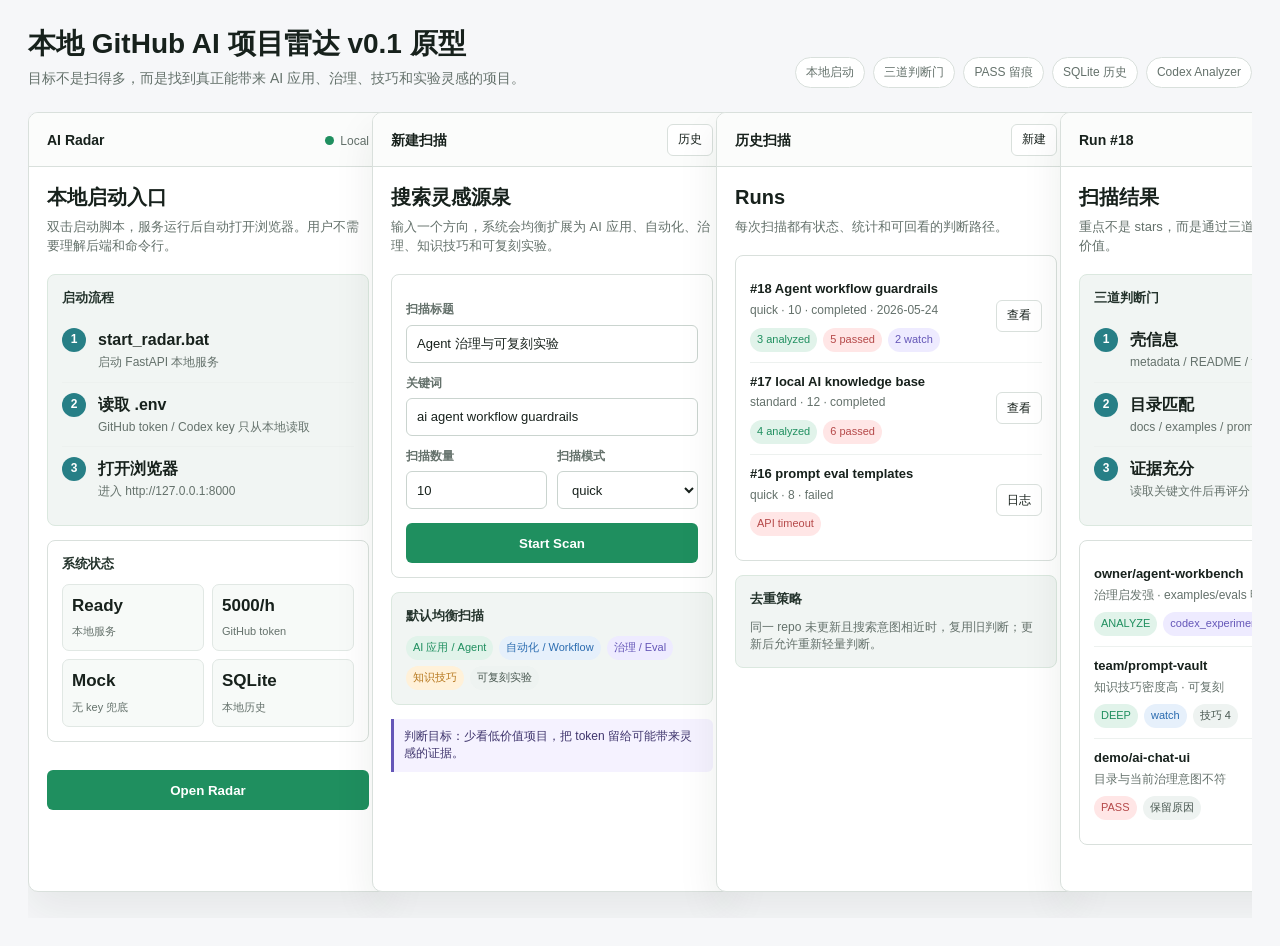
==== prototypes/prototype-v0.1.html @ dfc05c41 "Add v0.1 static prototype" ====
<!doctype html>
<html lang="zh-CN">
<head>
  <meta charset="utf-8">
  <meta name="viewport" content="width=device-width, initial-scale=1">
  <title>本地 GitHub AI 项目雷达 v0.1 原型</title>
  <style>
    :root {
      --bg: #f6f7f9;
      --surface: #ffffff;
      --surface-2: #f1f5f3;
      --ink: #17211c;
      --muted: #64716b;
      --line: #d9e0dc;
      --green: #1f8f5f;
      --teal: #277f86;
      --violet: #6557b8;
      --amber: #b7791f;
      --red: #b54949;
      --blue: #2b6cb0;
      --shadow: 0 18px 42px rgba(23, 33, 28, 0.08);
    }

    * { box-sizing: border-box; }
    body {
      margin: 0;
      background: var(--bg);
      color: var(--ink);
      font-family: "Microsoft YaHei", "PingFang SC", Arial, sans-serif;
      line-height: 1.45;
    }

    .board {
      width: 100%;
      min-height: 100vh;
      padding: 28px;
    }

    .board-title {
      display: flex;
      align-items: flex-end;
      justify-content: space-between;
      gap: 20px;
      margin: 0 0 24px;
    }

    h1 {
      margin: 0;
      font-size: 28px;
      line-height: 1.15;
      letter-spacing: 0;
    }

    .subtitle {
      margin-top: 8px;
      color: var(--muted);
      font-size: 14px;
    }

    .legend {
      display: flex;
      flex-wrap: wrap;
      gap: 8px;
      justify-content: flex-end;
      max-width: 560px;
    }

    .pill {
      border: 1px solid var(--line);
      border-radius: 999px;
      background: var(--surface);
      padding: 6px 10px;
      color: var(--muted);
      font-size: 12px;
      white-space: nowrap;
    }

    .canvas {
      display: grid;
      grid-template-columns: repeat(5, minmax(320px, 1fr));
      gap: 24px;
      align-items: start;
      overflow-x: auto;
      padding-bottom: 24px;
    }

    .screen {
      width: 360px;
      min-height: 780px;
      background: var(--surface);
      border: 1px solid var(--line);
      border-radius: 10px;
      box-shadow: var(--shadow);
      overflow: hidden;
    }

    .topbar {
      height: 54px;
      padding: 0 18px;
      border-bottom: 1px solid var(--line);
      display: flex;
      align-items: center;
      justify-content: space-between;
      background: #fbfcfb;
    }

    .brand {
      font-size: 14px;
      font-weight: 700;
    }

    .status-dot {
      width: 9px;
      height: 9px;
      border-radius: 50%;
      background: var(--green);
      display: inline-block;
      margin-right: 6px;
    }

    .screen-body {
      padding: 18px;
    }

    .screen-title {
      font-size: 20px;
      line-height: 1.25;
      margin: 0 0 8px;
    }

    .screen-desc {
      margin: 0 0 18px;
      color: var(--muted);
      font-size: 13px;
    }

    .panel {
      border: 1px solid var(--line);
      background: var(--surface);
      border-radius: 8px;
      padding: 14px;
      margin-bottom: 14px;
    }

    .soft-panel {
      background: var(--surface-2);
      border: 1px solid #dbe8df;
    }

    .panel-title {
      margin: 0 0 10px;
      font-size: 13px;
      font-weight: 700;
      color: #24332c;
    }

    label {
      display: block;
      margin: 12px 0 6px;
      color: var(--muted);
      font-size: 12px;
      font-weight: 700;
    }

    .input, .select {
      width: 100%;
      height: 38px;
      border: 1px solid #cad4cf;
      border-radius: 6px;
      padding: 0 10px;
      font-size: 13px;
      color: var(--ink);
      background: #fff;
    }

    .button {
      width: 100%;
      height: 40px;
      border: 0;
      border-radius: 6px;
      background: var(--green);
      color: #fff;
      font-weight: 700;
      margin-top: 14px;
    }

    .ghost-button {
      height: 32px;
      border-radius: 6px;
      border: 1px solid var(--line);
      background: #fff;
      color: var(--ink);
      padding: 0 10px;
      font-size: 12px;
    }

    .row {
      display: grid;
      grid-template-columns: 1fr auto;
      gap: 10px;
      align-items: center;
      padding: 10px 0;
      border-bottom: 1px solid #edf1ef;
    }

    .row:last-child { border-bottom: 0; }
    .row-main { min-width: 0; }
    .repo {
      font-weight: 700;
      font-size: 13px;
      overflow-wrap: anywhere;
    }

    .meta {
      color: var(--muted);
      font-size: 12px;
      margin-top: 3px;
    }

    .tagline {
      display: flex;
      flex-wrap: wrap;
      gap: 6px;
      margin-top: 8px;
    }

    .tag {
      border-radius: 999px;
      padding: 4px 7px;
      font-size: 11px;
      background: #eef3f1;
      color: #485750;
    }

    .tag.green { background: #e1f3ea; color: var(--green); }
    .tag.amber { background: #fff1d9; color: var(--amber); }
    .tag.violet { background: #eeebff; color: var(--violet); }
    .tag.red { background: #ffe6e6; color: var(--red); }
    .tag.blue { background: #e6f0fb; color: var(--blue); }

    .metric-grid {
      display: grid;
      grid-template-columns: repeat(2, 1fr);
      gap: 8px;
    }

    .metric {
      background: #f7faf8;
      border: 1px solid #e1e8e4;
      border-radius: 7px;
      padding: 9px;
    }

    .metric strong {
      display: block;
      font-size: 17px;
    }

    .metric span {
      color: var(--muted);
      font-size: 11px;
    }

    .gate {
      display: grid;
      grid-template-columns: 26px 1fr;
      gap: 10px;
      padding: 10px 0;
      border-bottom: 1px solid #edf1ef;
    }

    .gate:last-child { border-bottom: 0; }
    .num {
      width: 24px;
      height: 24px;
      border-radius: 50%;
      display: grid;
      place-items: center;
      color: white;
      background: var(--teal);
      font-weight: 700;
      font-size: 12px;
    }

    .code-list {
      margin: 0;
      padding: 0;
      list-style: none;
      font-family: Consolas, "Courier New", monospace;
      font-size: 11px;
      color: #314039;
    }

    .code-list li {
      padding: 7px 0;
      border-bottom: 1px solid #edf1ef;
      overflow-wrap: anywhere;
    }

    .score {
      display: grid;
      grid-template-columns: 92px 1fr 24px;
      gap: 8px;
      align-items: center;
      margin: 8px 0;
      font-size: 12px;
    }

    .bar {
      height: 7px;
      border-radius: 999px;
      background: #e5ebe8;
      overflow: hidden;
    }

    .bar span {
      display: block;
      height: 100%;
      background: var(--green);
    }

    .split {
      display: grid;
      grid-template-columns: 1fr 1fr;
      gap: 10px;
    }

    .note {
      border-left: 3px solid var(--violet);
      padding: 9px 10px;
      background: #f5f2ff;
      color: #3f356d;
      font-size: 12px;
      border-radius: 0 6px 6px 0;
    }

    @media (max-width: 900px) {
      .board { padding: 18px; }
      .board-title { display: block; }
      .legend { justify-content: flex-start; margin-top: 14px; }
      .canvas { grid-template-columns: 1fr; overflow: visible; }
      .screen { width: 100%; min-height: auto; }
    }
  </style>
</head>
<body>
  <main class="board">
    <section class="board-title">
      <div>
        <h1>本地 GitHub AI 项目雷达 v0.1 原型</h1>
        <div class="subtitle">目标不是扫得多，而是找到真正能带来 AI 应用、治理、技巧和实验灵感的项目。</div>
      </div>
      <div class="legend">
        <span class="pill">本地启动</span>
        <span class="pill">三道判断门</span>
        <span class="pill">PASS 留痕</span>
        <span class="pill">SQLite 历史</span>
        <span class="pill">Codex Analyzer</span>
      </div>
    </section>

    <section class="canvas" aria-label="原型画板">
      <article class="screen">
        <header class="topbar">
          <div class="brand">AI Radar</div>
          <div class="meta"><span class="status-dot"></span>Local</div>
        </header>
        <div class="screen-body">
          <h2 class="screen-title">本地启动入口</h2>
          <p class="screen-desc">双击启动脚本，服务运行后自动打开浏览器。用户不需要理解后端和命令行。</p>

          <div class="panel soft-panel">
            <p class="panel-title">启动流程</p>
            <div class="gate">
              <div class="num">1</div>
              <div><strong>start_radar.bat</strong><div class="meta">启动 FastAPI 本地服务</div></div>
            </div>
            <div class="gate">
              <div class="num">2</div>
              <div><strong>读取 .env</strong><div class="meta">GitHub token / Codex key 只从本地读取</div></div>
            </div>
            <div class="gate">
              <div class="num">3</div>
              <div><strong>打开浏览器</strong><div class="meta">进入 http://127.0.0.1:8000</div></div>
            </div>
          </div>

          <div class="panel">
            <p class="panel-title">系统状态</p>
            <div class="metric-grid">
              <div class="metric"><strong>Ready</strong><span>本地服务</span></div>
              <div class="metric"><strong>5000/h</strong><span>GitHub token</span></div>
              <div class="metric"><strong>Mock</strong><span>无 key 兜底</span></div>
              <div class="metric"><strong>SQLite</strong><span>本地历史</span></div>
            </div>
          </div>

          <button class="button">Open Radar</button>
        </div>
      </article>

      <article class="screen">
        <header class="topbar">
          <div class="brand">新建扫描</div>
          <button class="ghost-button">历史</button>
        </header>
        <div class="screen-body">
          <h2 class="screen-title">搜索灵感源泉</h2>
          <p class="screen-desc">输入一个方向，系统会均衡扩展为 AI 应用、自动化、治理、知识技巧和可复刻实验。</p>

          <div class="panel">
            <label>扫描标题</label>
            <input class="input" value="Agent 治理与可复刻实验">
            <label>关键词</label>
            <input class="input" value="ai agent workflow guardrails">
            <div class="split">
              <div>
                <label>扫描数量</label>
                <input class="input" value="10">
              </div>
              <div>
                <label>扫描模式</label>
                <select class="select">
                  <option>quick</option>
                  <option>standard</option>
                  <option>deep</option>
                </select>
              </div>
            </div>
            <button class="button">Start Scan</button>
          </div>

          <div class="panel soft-panel">
            <p class="panel-title">默认均衡扫描</p>
            <div class="tagline">
              <span class="tag green">AI 应用 / Agent</span>
              <span class="tag blue">自动化 / Workflow</span>
              <span class="tag violet">治理 / Eval</span>
              <span class="tag amber">知识技巧</span>
              <span class="tag">可复刻实验</span>
            </div>
          </div>

          <div class="note">判断目标：少看低价值项目，把 token 留给可能带来灵感的证据。</div>
        </div>
      </article>

      <article class="screen">
        <header class="topbar">
          <div class="brand">历史扫描</div>
          <button class="ghost-button">新建</button>
        </header>
        <div class="screen-body">
          <h2 class="screen-title">Runs</h2>
          <p class="screen-desc">每次扫描都有状态、统计和可回看的判断路径。</p>

          <div class="panel">
            <div class="row">
              <div class="row-main">
                <div class="repo">#18 Agent workflow guardrails</div>
                <div class="meta">quick · 10 · completed · 2026-05-24</div>
                <div class="tagline"><span class="tag green">3 analyzed</span><span class="tag red">5 passed</span><span class="tag violet">2 watch</span></div>
              </div>
              <button class="ghost-button">查看</button>
            </div>
            <div class="row">
              <div class="row-main">
                <div class="repo">#17 local AI knowledge base</div>
                <div class="meta">standard · 12 · completed</div>
                <div class="tagline"><span class="tag green">4 analyzed</span><span class="tag red">6 passed</span></div>
              </div>
              <button class="ghost-button">查看</button>
            </div>
            <div class="row">
              <div class="row-main">
                <div class="repo">#16 prompt eval templates</div>
                <div class="meta">quick · 8 · failed</div>
                <div class="tagline"><span class="tag red">API timeout</span></div>
              </div>
              <button class="ghost-button">日志</button>
            </div>
          </div>

          <div class="panel soft-panel">
            <p class="panel-title">去重策略</p>
            <div class="meta">同一 repo 未更新且搜索意图相近时，复用旧判断；更新后允许重新轻量判断。</div>
          </div>
        </div>
      </article>

      <article class="screen">
        <header class="topbar">
          <div class="brand">Run #18</div>
          <button class="ghost-button">返回</button>
        </header>
        <div class="screen-body">
          <h2 class="screen-title">扫描结果</h2>
          <p class="screen-desc">重点不是 stars，而是通过三道门后是否有证据支撑灵感价值。</p>

          <div class="panel soft-panel">
            <p class="panel-title">三道判断门</p>
            <div class="gate"><div class="num">1</div><div><strong>壳信息</strong><div class="meta">metadata / README / topics</div></div></div>
            <div class="gate"><div class="num">2</div><div><strong>目录匹配</strong><div class="meta">docs / examples / prompts / evals / skills</div></div></div>
            <div class="gate"><div class="num">3</div><div><strong>证据充分</strong><div class="meta">读取关键文件后再评分</div></div></div>
          </div>

          <div class="panel">
            <div class="row">
              <div class="row-main">
                <div class="repo">owner/agent-workbench</div>
                <div class="meta">治理启发强 · examples/evals 明确</div>
                <div class="tagline"><span class="tag green">ANALYZE</span><span class="tag violet">codex_experiment</span><span class="tag">灵感 5</span></div>
              </div>
              <button class="ghost-button">详情</button>
            </div>
            <div class="row">
              <div class="row-main">
                <div class="repo">team/prompt-vault</div>
                <div class="meta">知识技巧密度高 · 可复刻</div>
                <div class="tagline"><span class="tag green">DEEP</span><span class="tag blue">watch</span><span class="tag">技巧 4</span></div>
              </div>
              <button class="ghost-button">详情</button>
            </div>
            <div class="row">
              <div class="row-main">
                <div class="repo">demo/ai-chat-ui</div>
                <div class="meta">目录与当前治理意图不符</div>
                <div class="tagline"><span class="tag red">PASS</span><span class="tag">保留原因</span></div>
              </div>
              <button class="ghost-button">原因</button>
            </div>
          </div>
        </div>
      </article>

      <article class="screen">
        <header class="topbar">
          <div class="brand">项目详情</div>
          <button class="ghost-button">Re-analyze</button>
        </header>
        <div class="screen-body">
          <h2 class="screen-title">owner/agent-workbench</h2>
          <p class="screen-desc">一句话判断：它的 eval + workflow 组织方式值得拆成本地 Codex 实验。</p>

          <div class="panel soft-panel">
            <p class="panel-title">灵感提炼</p>
            <div class="meta">把 agent 执行过程拆成任务、证据、失败恢复、评分四层；适合复刻为本地 AI 项目治理模板。</div>
          </div>

          <div class="panel">
            <p class="panel-title">评分</p>
            <div class="score"><span>直接价值</span><div class="bar"><span style="width:80%"></span></div><strong>4</strong></div>
            <div class="score"><span>治理启发</span><div class="bar"><span style="width:100%"></span></div><strong>5</strong></div>
            <div class="score"><span>知识技巧</span><div class="bar"><span style="width:80%"></span></div><strong>4</strong></div>
            <div class="score"><span>可复刻性</span><div class="bar"><span style="width:80%"></span></div><strong>4</strong></div>
            <div class="score"><span>证据质量</span><div class="bar"><span style="width:60%"></span></div><strong>3</strong></div>
          </div>

          <div class="panel">
            <p class="panel-title">关键证据文件</p>
            <ul class="code-list">
              <li>README.md · 说明输入输出和 quickstart</li>
              <li>docs/evaluation.md · 失败案例和评分标准</li>
              <li>examples/codex-agent/run.py · 可复刻入口</li>
              <li>prompts/reviewer.md · 审查提示词结构</li>
            </ul>
          </div>

          <div class="panel">
            <p class="panel-title">动作</p>
            <div class="tagline">
              <span class="tag violet">Mark as Codex Experiment</span>
              <span class="tag blue">Watch</span>
              <span class="tag">Raw JSON</span>
            </div>
          </div>
        </div>
      </article>
    </section>
  </main>
</body>
</html>
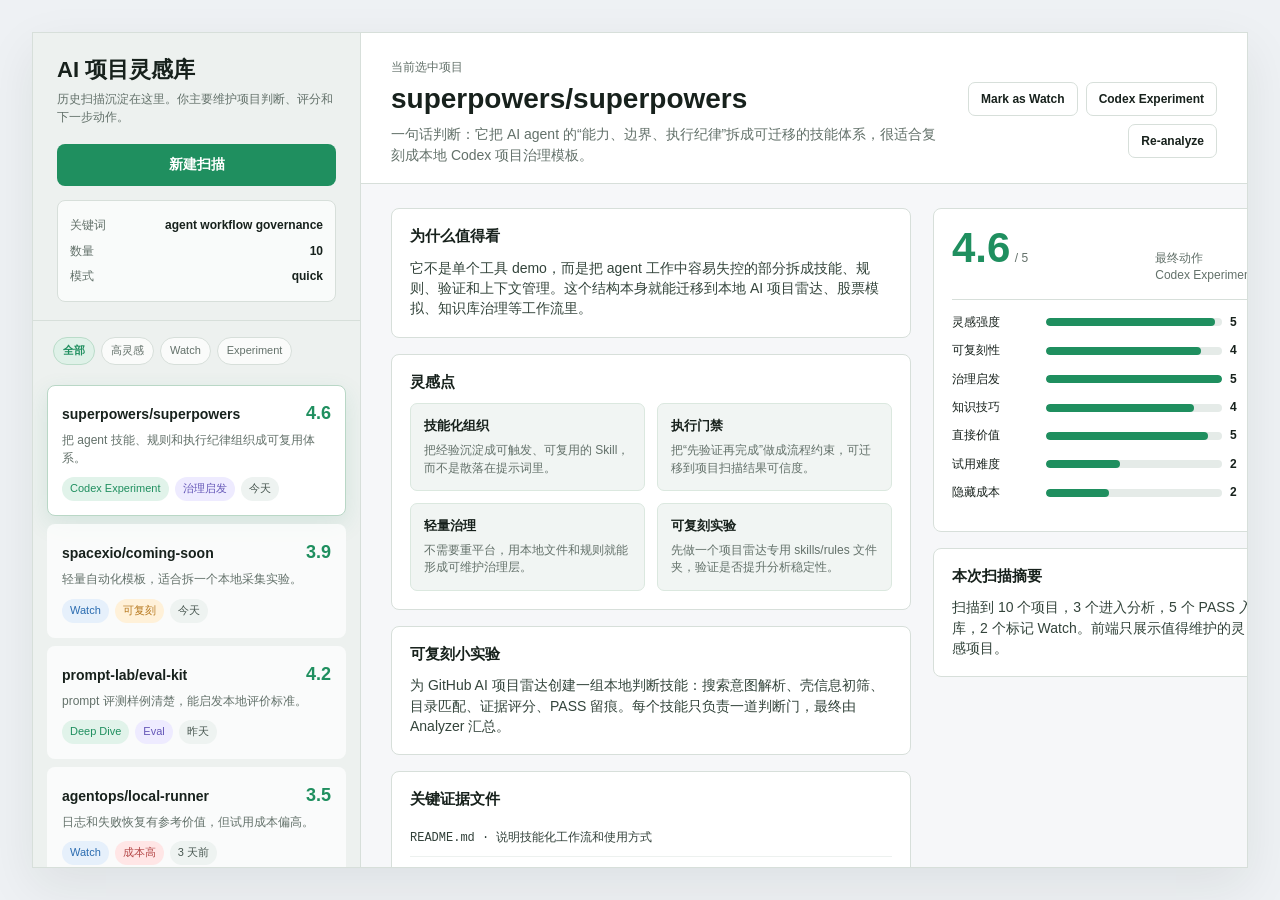
==== commit f520c42e: "Refine PRD and prototype workspace" ====
--- a/prototypes/prototype-v0.1.html
+++ b/prototypes/prototype-v0.1.html
@@ -6,576 +6,607 @@
   <title>本地 GitHub AI 项目雷达 v0.1 原型</title>
   <style>
     :root {
-      --bg: #f6f7f9;
+      --bg: #eef1f4;
+      --panel: #f8faf9;
       --surface: #ffffff;
-      --surface-2: #f1f5f3;
+      --soft: #f1f5f3;
       --ink: #17211c;
-      --muted: #64716b;
-      --line: #d9e0dc;
+      --muted: #63716a;
+      --faint: #8b9791;
+      --line: #d7dfda;
       --green: #1f8f5f;
       --teal: #277f86;
+      --blue: #2b6cb0;
       --violet: #6557b8;
       --amber: #b7791f;
       --red: #b54949;
-      --blue: #2b6cb0;
-      --shadow: 0 18px 42px rgba(23, 33, 28, 0.08);
+      --shadow: 0 18px 48px rgba(23, 33, 28, 0.08);
     }
 
     * { box-sizing: border-box; }
+
     body {
       margin: 0;
+      min-height: 100vh;
       background: var(--bg);
       color: var(--ink);
       font-family: "Microsoft YaHei", "PingFang SC", Arial, sans-serif;
       line-height: 1.45;
     }
 
-    .board {
+    .app {
+      min-height: 100vh;
+      padding: 32px;
+    }
+
+    .workspace {
+      max-width: 1440px;
+      height: calc(100vh - 64px);
+      min-height: 760px;
+      margin: 0 auto;
+      display: grid;
+      grid-template-columns: 328px 1fr;
+      background: var(--surface);
+      border: 1px solid var(--line);
+      box-shadow: var(--shadow);
+      overflow: hidden;
+    }
+
+    .sidebar {
+      background: #edf1ef;
+      border-right: 1px solid var(--line);
+      display: flex;
+      flex-direction: column;
+      min-width: 0;
+    }
+
+    .side-head {
+      padding: 24px 24px 18px;
+      border-bottom: 1px solid var(--line);
+    }
+
+    .brand {
+      margin: 0;
+      font-size: 22px;
+      line-height: 1.2;
+      letter-spacing: 0;
+    }
+
+    .side-desc {
+      margin: 8px 0 18px;
+      color: var(--muted);
+      font-size: 12px;
+    }
+
+    .scan-button {
       width: 100%;
-      min-height: 100vh;
-      padding: 28px;
-    }
-
-    .board-title {
-      display: flex;
-      align-items: flex-end;
+      height: 42px;
+      border: 0;
+      border-radius: 8px;
+      background: var(--green);
+      color: #fff;
+      font-size: 14px;
+      font-weight: 700;
+    }
+
+    .scan-summary {
+      margin-top: 14px;
+      padding: 12px;
+      background: rgba(255,255,255,0.7);
+      border: 1px solid var(--line);
+      border-radius: 8px;
+    }
+
+    .summary-row {
+      display: flex;
       justify-content: space-between;
-      gap: 20px;
-      margin: 0 0 24px;
-    }
-
-    h1 {
+      gap: 12px;
+      padding: 4px 0;
+      color: var(--muted);
+      font-size: 12px;
+    }
+
+    .summary-row strong {
+      color: var(--ink);
+      font-weight: 700;
+    }
+
+    .filter-bar {
+      display: flex;
+      gap: 6px;
+      flex-wrap: wrap;
+      padding: 16px 20px 8px;
+    }
+
+    .chip {
+      display: inline-flex;
+      align-items: center;
+      border: 1px solid var(--line);
+      border-radius: 999px;
+      padding: 5px 9px;
+      background: rgba(255,255,255,0.72);
+      color: var(--muted);
+      font-size: 11px;
+      white-space: nowrap;
+    }
+
+    .chip.active {
+      background: #dff1e8;
+      border-color: #badcc9;
+      color: var(--green);
+      font-weight: 700;
+    }
+
+    .list {
+      flex: 1;
+      overflow: auto;
+      padding: 4px 14px 18px;
+    }
+
+    .item {
+      padding: 14px;
+      margin: 8px 0;
+      background: rgba(255,255,255,0.75);
+      border: 1px solid transparent;
+      border-radius: 8px;
+    }
+
+    .item.selected {
+      background: var(--surface);
+      border-color: #b9d7c6;
+      box-shadow: 0 8px 24px rgba(31, 143, 95, 0.12);
+    }
+
+    .item-top {
+      display: flex;
+      justify-content: space-between;
+      gap: 10px;
+      align-items: baseline;
+    }
+
+    .repo {
+      font-size: 14px;
+      font-weight: 700;
+      overflow-wrap: anywhere;
+    }
+
+    .score {
+      color: var(--green);
+      font-size: 18px;
+      font-weight: 800;
+    }
+
+    .item-desc {
+      margin-top: 6px;
+      color: var(--muted);
+      font-size: 12px;
+    }
+
+    .tags {
+      display: flex;
+      gap: 6px;
+      flex-wrap: wrap;
+      margin-top: 10px;
+    }
+
+    .tag {
+      display: inline-flex;
+      border-radius: 999px;
+      padding: 4px 8px;
+      background: #eef3f1;
+      color: #485750;
+      font-size: 11px;
+    }
+
+    .tag.green { background: #e1f3ea; color: var(--green); }
+    .tag.blue { background: #e6f0fb; color: var(--blue); }
+    .tag.violet { background: #eeebff; color: var(--violet); }
+    .tag.amber { background: #fff1d9; color: var(--amber); }
+    .tag.red { background: #ffe6e6; color: var(--red); }
+
+    .side-foot {
+      border-top: 1px solid var(--line);
+      padding: 14px 20px 18px;
+      color: var(--faint);
+      font-size: 11px;
+    }
+
+    .main {
+      display: grid;
+      grid-template-rows: auto 1fr;
+      min-width: 0;
+      background: #f6f7f9;
+    }
+
+    .main-head {
+      padding: 26px 30px 18px;
+      border-bottom: 1px solid var(--line);
+      background: var(--surface);
+    }
+
+    .eyebrow {
+      margin: 0 0 6px;
+      color: var(--muted);
+      font-size: 12px;
+    }
+
+    .project-title {
+      display: flex;
+      justify-content: space-between;
+      gap: 24px;
+      align-items: flex-start;
+    }
+
+    .project-title h2 {
       margin: 0;
       font-size: 28px;
-      line-height: 1.15;
+      line-height: 1.18;
       letter-spacing: 0;
     }
 
-    .subtitle {
-      margin-top: 8px;
+    .one-line {
+      margin: 9px 0 0;
       color: var(--muted);
       font-size: 14px;
-    }
-
-    .legend {
-      display: flex;
+      max-width: 780px;
+    }
+
+    .actions {
+      display: flex;
+      gap: 8px;
       flex-wrap: wrap;
-      gap: 8px;
       justify-content: flex-end;
-      max-width: 560px;
-    }
-
-    .pill {
+    }
+
+    .secondary-btn {
+      height: 34px;
+      border-radius: 7px;
       border: 1px solid var(--line);
-      border-radius: 999px;
       background: var(--surface);
-      padding: 6px 10px;
-      color: var(--muted);
-      font-size: 12px;
-      white-space: nowrap;
-    }
-
-    .canvas {
+      color: var(--ink);
+      padding: 0 12px;
+      font-size: 12px;
+      font-weight: 700;
+    }
+
+    .content {
+      overflow: auto;
+      padding: 24px 30px 30px;
       display: grid;
-      grid-template-columns: repeat(5, minmax(320px, 1fr));
-      gap: 24px;
+      grid-template-columns: minmax(520px, 1fr) 340px;
+      gap: 22px;
       align-items: start;
-      overflow-x: auto;
-      padding-bottom: 24px;
-    }
-
-    .screen {
-      width: 360px;
-      min-height: 780px;
+    }
+
+    .card {
       background: var(--surface);
       border: 1px solid var(--line);
-      border-radius: 10px;
-      box-shadow: var(--shadow);
+      border-radius: 8px;
+      padding: 18px;
+      margin-bottom: 16px;
+    }
+
+    .card h3 {
+      margin: 0 0 12px;
+      font-size: 15px;
+      line-height: 1.25;
+    }
+
+    .body-text {
+      margin: 0;
+      color: #33443b;
+      font-size: 14px;
+    }
+
+    .detail-grid {
+      display: grid;
+      grid-template-columns: repeat(2, minmax(0, 1fr));
+      gap: 12px;
+    }
+
+    .detail-box {
+      padding: 13px;
+      background: var(--soft);
+      border: 1px solid #dbe8df;
+      border-radius: 7px;
+    }
+
+    .detail-box strong {
+      display: block;
+      margin-bottom: 6px;
+      font-size: 13px;
+    }
+
+    .detail-box span {
+      display: block;
+      color: var(--muted);
+      font-size: 12px;
+    }
+
+    .score-card {
+      position: sticky;
+      top: 0;
+    }
+
+    .total-score {
+      display: flex;
+      align-items: baseline;
+      justify-content: space-between;
+      gap: 12px;
+      padding-bottom: 14px;
+      border-bottom: 1px solid var(--line);
+      margin-bottom: 14px;
+    }
+
+    .total-score strong {
+      font-size: 42px;
+      line-height: 1;
+      color: var(--green);
+    }
+
+    .total-score span {
+      color: var(--muted);
+      font-size: 12px;
+    }
+
+    .metric {
+      display: grid;
+      grid-template-columns: 86px 1fr 24px;
+      gap: 8px;
+      align-items: center;
+      margin: 11px 0;
+      font-size: 12px;
+    }
+
+    .bar {
+      height: 8px;
+      background: #e5ebe8;
+      border-radius: 999px;
       overflow: hidden;
     }
 
-    .topbar {
-      height: 54px;
-      padding: 0 18px;
-      border-bottom: 1px solid var(--line);
-      display: flex;
-      align-items: center;
-      justify-content: space-between;
-      background: #fbfcfb;
-    }
-
-    .brand {
-      font-size: 14px;
-      font-weight: 700;
-    }
-
-    .status-dot {
-      width: 9px;
-      height: 9px;
-      border-radius: 50%;
+    .bar span {
+      display: block;
+      height: 100%;
+      border-radius: inherit;
       background: var(--green);
-      display: inline-block;
-      margin-right: 6px;
-    }
-
-    .screen-body {
-      padding: 18px;
-    }
-
-    .screen-title {
-      font-size: 20px;
-      line-height: 1.25;
-      margin: 0 0 8px;
-    }
-
-    .screen-desc {
-      margin: 0 0 18px;
-      color: var(--muted);
-      font-size: 13px;
-    }
-
-    .panel {
-      border: 1px solid var(--line);
-      background: var(--surface);
-      border-radius: 8px;
-      padding: 14px;
-      margin-bottom: 14px;
-    }
-
-    .soft-panel {
-      background: var(--surface-2);
-      border: 1px solid #dbe8df;
-    }
-
-    .panel-title {
-      margin: 0 0 10px;
-      font-size: 13px;
-      font-weight: 700;
-      color: #24332c;
-    }
-
-    label {
-      display: block;
-      margin: 12px 0 6px;
-      color: var(--muted);
-      font-size: 12px;
-      font-weight: 700;
-    }
-
-    .input, .select {
-      width: 100%;
-      height: 38px;
-      border: 1px solid #cad4cf;
-      border-radius: 6px;
-      padding: 0 10px;
-      font-size: 13px;
-      color: var(--ink);
-      background: #fff;
-    }
-
-    .button {
-      width: 100%;
-      height: 40px;
-      border: 0;
-      border-radius: 6px;
-      background: var(--green);
-      color: #fff;
-      font-weight: 700;
-      margin-top: 14px;
-    }
-
-    .ghost-button {
-      height: 32px;
-      border-radius: 6px;
-      border: 1px solid var(--line);
-      background: #fff;
-      color: var(--ink);
-      padding: 0 10px;
-      font-size: 12px;
-    }
-
-    .row {
-      display: grid;
-      grid-template-columns: 1fr auto;
-      gap: 10px;
-      align-items: center;
-      padding: 10px 0;
-      border-bottom: 1px solid #edf1ef;
-    }
-
-    .row:last-child { border-bottom: 0; }
-    .row-main { min-width: 0; }
-    .repo {
-      font-weight: 700;
-      font-size: 13px;
-      overflow-wrap: anywhere;
-    }
-
-    .meta {
-      color: var(--muted);
-      font-size: 12px;
-      margin-top: 3px;
-    }
-
-    .tagline {
-      display: flex;
-      flex-wrap: wrap;
-      gap: 6px;
-      margin-top: 8px;
-    }
-
-    .tag {
-      border-radius: 999px;
-      padding: 4px 7px;
-      font-size: 11px;
-      background: #eef3f1;
-      color: #485750;
-    }
-
-    .tag.green { background: #e1f3ea; color: var(--green); }
-    .tag.amber { background: #fff1d9; color: var(--amber); }
-    .tag.violet { background: #eeebff; color: var(--violet); }
-    .tag.red { background: #ffe6e6; color: var(--red); }
-    .tag.blue { background: #e6f0fb; color: var(--blue); }
-
-    .metric-grid {
-      display: grid;
-      grid-template-columns: repeat(2, 1fr);
-      gap: 8px;
-    }
-
-    .metric {
-      background: #f7faf8;
-      border: 1px solid #e1e8e4;
-      border-radius: 7px;
-      padding: 9px;
-    }
-
-    .metric strong {
-      display: block;
-      font-size: 17px;
-    }
-
-    .metric span {
-      color: var(--muted);
-      font-size: 11px;
-    }
-
-    .gate {
-      display: grid;
-      grid-template-columns: 26px 1fr;
-      gap: 10px;
-      padding: 10px 0;
-      border-bottom: 1px solid #edf1ef;
-    }
-
-    .gate:last-child { border-bottom: 0; }
-    .num {
-      width: 24px;
-      height: 24px;
-      border-radius: 50%;
-      display: grid;
-      place-items: center;
-      color: white;
-      background: var(--teal);
-      font-weight: 700;
-      font-size: 12px;
-    }
-
-    .code-list {
+    }
+
+    .evidence {
       margin: 0;
       padding: 0;
       list-style: none;
       font-family: Consolas, "Courier New", monospace;
-      font-size: 11px;
+      font-size: 12px;
+    }
+
+    .evidence li {
+      padding: 9px 0;
+      border-bottom: 1px solid #edf1ef;
       color: #314039;
-    }
-
-    .code-list li {
-      padding: 7px 0;
-      border-bottom: 1px solid #edf1ef;
       overflow-wrap: anywhere;
     }
 
-    .score {
+    .evidence li:last-child { border-bottom: 0; }
+
+    details {
+      background: var(--surface);
+      border: 1px solid var(--line);
+      border-radius: 8px;
+      padding: 14px 16px;
+      color: var(--muted);
+      font-size: 12px;
+    }
+
+    summary {
+      cursor: default;
+      color: var(--ink);
+      font-weight: 700;
+    }
+
+    .basis {
+      margin-top: 12px;
       display: grid;
-      grid-template-columns: 92px 1fr 24px;
       gap: 8px;
-      align-items: center;
-      margin: 8px 0;
-      font-size: 12px;
-    }
-
-    .bar {
-      height: 7px;
-      border-radius: 999px;
-      background: #e5ebe8;
-      overflow: hidden;
-    }
-
-    .bar span {
-      display: block;
-      height: 100%;
-      background: var(--green);
-    }
-
-    .split {
+    }
+
+    .basis-row {
       display: grid;
-      grid-template-columns: 1fr 1fr;
+      grid-template-columns: 98px 1fr;
       gap: 10px;
     }
 
-    .note {
-      border-left: 3px solid var(--violet);
-      padding: 9px 10px;
-      background: #f5f2ff;
-      color: #3f356d;
-      font-size: 12px;
-      border-radius: 0 6px 6px 0;
-    }
-
-    @media (max-width: 900px) {
-      .board { padding: 18px; }
-      .board-title { display: block; }
-      .legend { justify-content: flex-start; margin-top: 14px; }
-      .canvas { grid-template-columns: 1fr; overflow: visible; }
-      .screen { width: 100%; min-height: auto; }
+    @media (max-width: 980px) {
+      .app { padding: 16px; }
+      .workspace {
+        height: auto;
+        min-height: 0;
+        grid-template-columns: 1fr;
+      }
+      .content {
+        grid-template-columns: 1fr;
+      }
+      .score-card {
+        position: static;
+      }
     }
   </style>
 </head>
 <body>
-  <main class="board">
-    <section class="board-title">
-      <div>
-        <h1>本地 GitHub AI 项目雷达 v0.1 原型</h1>
-        <div class="subtitle">目标不是扫得多，而是找到真正能带来 AI 应用、治理、技巧和实验灵感的项目。</div>
-      </div>
-      <div class="legend">
-        <span class="pill">本地启动</span>
-        <span class="pill">三道判断门</span>
-        <span class="pill">PASS 留痕</span>
-        <span class="pill">SQLite 历史</span>
-        <span class="pill">Codex Analyzer</span>
-      </div>
-    </section>
-
-    <section class="canvas" aria-label="原型画板">
-      <article class="screen">
-        <header class="topbar">
-          <div class="brand">AI Radar</div>
-          <div class="meta"><span class="status-dot"></span>Local</div>
-        </header>
-        <div class="screen-body">
-          <h2 class="screen-title">本地启动入口</h2>
-          <p class="screen-desc">双击启动脚本，服务运行后自动打开浏览器。用户不需要理解后端和命令行。</p>
-
-          <div class="panel soft-panel">
-            <p class="panel-title">启动流程</p>
-            <div class="gate">
-              <div class="num">1</div>
-              <div><strong>start_radar.bat</strong><div class="meta">启动 FastAPI 本地服务</div></div>
-            </div>
-            <div class="gate">
-              <div class="num">2</div>
-              <div><strong>读取 .env</strong><div class="meta">GitHub token / Codex key 只从本地读取</div></div>
-            </div>
-            <div class="gate">
-              <div class="num">3</div>
-              <div><strong>打开浏览器</strong><div class="meta">进入 http://127.0.0.1:8000</div></div>
-            </div>
-          </div>
-
-          <div class="panel">
-            <p class="panel-title">系统状态</p>
-            <div class="metric-grid">
-              <div class="metric"><strong>Ready</strong><span>本地服务</span></div>
-              <div class="metric"><strong>5000/h</strong><span>GitHub token</span></div>
-              <div class="metric"><strong>Mock</strong><span>无 key 兜底</span></div>
-              <div class="metric"><strong>SQLite</strong><span>本地历史</span></div>
-            </div>
-          </div>
-
-          <button class="button">Open Radar</button>
-        </div>
-      </article>
-
-      <article class="screen">
-        <header class="topbar">
-          <div class="brand">新建扫描</div>
-          <button class="ghost-button">历史</button>
-        </header>
-        <div class="screen-body">
-          <h2 class="screen-title">搜索灵感源泉</h2>
-          <p class="screen-desc">输入一个方向，系统会均衡扩展为 AI 应用、自动化、治理、知识技巧和可复刻实验。</p>
-
-          <div class="panel">
-            <label>扫描标题</label>
-            <input class="input" value="Agent 治理与可复刻实验">
-            <label>关键词</label>
-            <input class="input" value="ai agent workflow guardrails">
-            <div class="split">
-              <div>
-                <label>扫描数量</label>
-                <input class="input" value="10">
-              </div>
-              <div>
-                <label>扫描模式</label>
-                <select class="select">
-                  <option>quick</option>
-                  <option>standard</option>
-                  <option>deep</option>
-                </select>
-              </div>
-            </div>
-            <button class="button">Start Scan</button>
-          </div>
-
-          <div class="panel soft-panel">
-            <p class="panel-title">默认均衡扫描</p>
-            <div class="tagline">
-              <span class="tag green">AI 应用 / Agent</span>
-              <span class="tag blue">自动化 / Workflow</span>
-              <span class="tag violet">治理 / Eval</span>
-              <span class="tag amber">知识技巧</span>
-              <span class="tag">可复刻实验</span>
-            </div>
-          </div>
-
-          <div class="note">判断目标：少看低价值项目，把 token 留给可能带来灵感的证据。</div>
-        </div>
-      </article>
-
-      <article class="screen">
-        <header class="topbar">
-          <div class="brand">历史扫描</div>
-          <button class="ghost-button">新建</button>
-        </header>
-        <div class="screen-body">
-          <h2 class="screen-title">Runs</h2>
-          <p class="screen-desc">每次扫描都有状态、统计和可回看的判断路径。</p>
-
-          <div class="panel">
-            <div class="row">
-              <div class="row-main">
-                <div class="repo">#18 Agent workflow guardrails</div>
-                <div class="meta">quick · 10 · completed · 2026-05-24</div>
-                <div class="tagline"><span class="tag green">3 analyzed</span><span class="tag red">5 passed</span><span class="tag violet">2 watch</span></div>
-              </div>
-              <button class="ghost-button">查看</button>
-            </div>
-            <div class="row">
-              <div class="row-main">
-                <div class="repo">#17 local AI knowledge base</div>
-                <div class="meta">standard · 12 · completed</div>
-                <div class="tagline"><span class="tag green">4 analyzed</span><span class="tag red">6 passed</span></div>
-              </div>
-              <button class="ghost-button">查看</button>
-            </div>
-            <div class="row">
-              <div class="row-main">
-                <div class="repo">#16 prompt eval templates</div>
-                <div class="meta">quick · 8 · failed</div>
-                <div class="tagline"><span class="tag red">API timeout</span></div>
-              </div>
-              <button class="ghost-button">日志</button>
-            </div>
-          </div>
-
-          <div class="panel soft-panel">
-            <p class="panel-title">去重策略</p>
-            <div class="meta">同一 repo 未更新且搜索意图相近时，复用旧判断；更新后允许重新轻量判断。</div>
+  <main class="app">
+    <section class="workspace" aria-label="本地 GitHub AI 项目雷达原型">
+      <aside class="sidebar">
+        <div class="side-head">
+          <h1 class="brand">AI 项目灵感库</h1>
+          <p class="side-desc">历史扫描沉淀在这里。你主要维护项目判断、评分和下一步动作。</p>
+          <button class="scan-button">新建扫描</button>
+          <div class="scan-summary" aria-label="当前扫描参数">
+            <div class="summary-row"><span>关键词</span><strong>agent workflow governance</strong></div>
+            <div class="summary-row"><span>数量</span><strong>10</strong></div>
+            <div class="summary-row"><span>模式</span><strong>quick</strong></div>
           </div>
         </div>
-      </article>
-
-      <article class="screen">
-        <header class="topbar">
-          <div class="brand">Run #18</div>
-          <button class="ghost-button">返回</button>
+
+        <div class="filter-bar" aria-label="筛选">
+          <span class="chip active">全部</span>
+          <span class="chip">高灵感</span>
+          <span class="chip">Watch</span>
+          <span class="chip">Experiment</span>
+        </div>
+
+        <div class="list" aria-label="历史灵感列表">
+          <article class="item selected">
+            <div class="item-top">
+              <div class="repo">superpowers/superpowers</div>
+              <div class="score">4.6</div>
+            </div>
+            <div class="item-desc">把 agent 技能、规则和执行纪律组织成可复用体系。</div>
+            <div class="tags">
+              <span class="tag green">Codex Experiment</span>
+              <span class="tag violet">治理启发</span>
+              <span class="tag">今天</span>
+            </div>
+          </article>
+
+          <article class="item">
+            <div class="item-top">
+              <div class="repo">spacexio/coming-soon</div>
+              <div class="score">3.9</div>
+            </div>
+            <div class="item-desc">轻量自动化模板，适合拆一个本地采集实验。</div>
+            <div class="tags">
+              <span class="tag blue">Watch</span>
+              <span class="tag amber">可复刻</span>
+              <span class="tag">今天</span>
+            </div>
+          </article>
+
+          <article class="item">
+            <div class="item-top">
+              <div class="repo">prompt-lab/eval-kit</div>
+              <div class="score">4.2</div>
+            </div>
+            <div class="item-desc">prompt 评测样例清楚，能启发本地评价标准。</div>
+            <div class="tags">
+              <span class="tag green">Deep Dive</span>
+              <span class="tag violet">Eval</span>
+              <span class="tag">昨天</span>
+            </div>
+          </article>
+
+          <article class="item">
+            <div class="item-top">
+              <div class="repo">agentops/local-runner</div>
+              <div class="score">3.5</div>
+            </div>
+            <div class="item-desc">日志和失败恢复有参考价值，但试用成本偏高。</div>
+            <div class="tags">
+              <span class="tag blue">Watch</span>
+              <span class="tag red">成本高</span>
+              <span class="tag">3 天前</span>
+            </div>
+          </article>
+        </div>
+
+        <div class="side-foot">已过滤项目记录已保存，可在后续版本查看。</div>
+      </aside>
+
+      <section class="main">
+        <header class="main-head">
+          <p class="eyebrow">当前选中项目</p>
+          <div class="project-title">
+            <div>
+              <h2>superpowers/superpowers</h2>
+              <p class="one-line">一句话判断：它把 AI agent 的“能力、边界、执行纪律”拆成可迁移的技能体系，很适合复刻成本地 Codex 项目治理模板。</p>
+            </div>
+            <div class="actions">
+              <button class="secondary-btn">Mark as Watch</button>
+              <button class="secondary-btn">Codex Experiment</button>
+              <button class="secondary-btn">Re-analyze</button>
+            </div>
+          </div>
         </header>
-        <div class="screen-body">
-          <h2 class="screen-title">扫描结果</h2>
-          <p class="screen-desc">重点不是 stars，而是通过三道门后是否有证据支撑灵感价值。</p>
-
-          <div class="panel soft-panel">
-            <p class="panel-title">三道判断门</p>
-            <div class="gate"><div class="num">1</div><div><strong>壳信息</strong><div class="meta">metadata / README / topics</div></div></div>
-            <div class="gate"><div class="num">2</div><div><strong>目录匹配</strong><div class="meta">docs / examples / prompts / evals / skills</div></div></div>
-            <div class="gate"><div class="num">3</div><div><strong>证据充分</strong><div class="meta">读取关键文件后再评分</div></div></div>
-          </div>
-
-          <div class="panel">
-            <div class="row">
-              <div class="row-main">
-                <div class="repo">owner/agent-workbench</div>
-                <div class="meta">治理启发强 · examples/evals 明确</div>
-                <div class="tagline"><span class="tag green">ANALYZE</span><span class="tag violet">codex_experiment</span><span class="tag">灵感 5</span></div>
+
+        <div class="content">
+          <section>
+            <article class="card">
+              <h3>为什么值得看</h3>
+              <p class="body-text">它不是单个工具 demo，而是把 agent 工作中容易失控的部分拆成技能、规则、验证和上下文管理。这个结构本身就能迁移到本地 AI 项目雷达、股票模拟、知识库治理等工作流里。</p>
+            </article>
+
+            <article class="card">
+              <h3>灵感点</h3>
+              <div class="detail-grid">
+                <div class="detail-box">
+                  <strong>技能化组织</strong>
+                  <span>把经验沉淀成可触发、可复用的 Skill，而不是散落在提示词里。</span>
+                </div>
+                <div class="detail-box">
+                  <strong>执行门禁</strong>
+                  <span>把“先验证再完成”做成流程约束，可迁移到项目扫描结果可信度。</span>
+                </div>
+                <div class="detail-box">
+                  <strong>轻量治理</strong>
+                  <span>不需要重平台，用本地文件和规则就能形成可维护治理层。</span>
+                </div>
+                <div class="detail-box">
+                  <strong>可复刻实验</strong>
+                  <span>先做一个项目雷达专用 skills/rules 文件夹，验证是否提升分析稳定性。</span>
+                </div>
               </div>
-              <button class="ghost-button">详情</button>
-            </div>
-            <div class="row">
-              <div class="row-main">
-                <div class="repo">team/prompt-vault</div>
-                <div class="meta">知识技巧密度高 · 可复刻</div>
-                <div class="tagline"><span class="tag green">DEEP</span><span class="tag blue">watch</span><span class="tag">技巧 4</span></div>
+            </article>
+
+            <article class="card">
+              <h3>可复刻小实验</h3>
+              <p class="body-text">为 GitHub AI 项目雷达创建一组本地判断技能：搜索意图解析、壳信息初筛、目录匹配、证据评分、PASS 留痕。每个技能只负责一道判断门，最终由 Analyzer 汇总。</p>
+            </article>
+
+            <article class="card">
+              <h3>关键证据文件</h3>
+              <ul class="evidence">
+                <li>README.md · 说明技能化工作流和使用方式</li>
+                <li>skills/*/SKILL.md · 展示如何把经验拆成可触发能力</li>
+                <li>verification-before-completion/SKILL.md · 提供验证门禁样例</li>
+                <li>brainstorming/SKILL.md · 展示从意图到设计的收束流程</li>
+              </ul>
+            </article>
+
+            <details>
+              <summary>判断依据和后台信息</summary>
+              <div class="basis">
+                <div class="basis-row"><strong>初筛结果</strong><span>ANALYZE，README 和目录结构与 AI 治理/技能沉淀高度相关。</span></div>
+                <div class="basis-row"><strong>目录匹配</strong><span>skills、docs、规则文件清晰，匹配“治理与可复刻实验”搜索意图。</span></div>
+                <div class="basis-row"><strong>PASS 库</strong><span>本项目不进入 PASS；其他已过滤项目仅入库，v0.1 前端不展示入口。</span></div>
+                <div class="basis-row"><strong>未读内容</strong><span>大型历史记录和无关示例暂不读取，避免噪声和 token 消耗。</span></div>
               </div>
-              <button class="ghost-button">详情</button>
-            </div>
-            <div class="row">
-              <div class="row-main">
-                <div class="repo">demo/ai-chat-ui</div>
-                <div class="meta">目录与当前治理意图不符</div>
-                <div class="tagline"><span class="tag red">PASS</span><span class="tag">保留原因</span></div>
+            </details>
+          </section>
+
+          <aside class="score-card">
+            <article class="card">
+              <div class="total-score">
+                <div>
+                  <strong>4.6</strong>
+                  <span>/ 5</span>
+                </div>
+                <span>最终动作<br>Codex Experiment</span>
               </div>
-              <button class="ghost-button">原因</button>
-            </div>
-          </div>
+              <div class="metric"><span>灵感强度</span><div class="bar"><span style="width: 96%"></span></div><strong>5</strong></div>
+              <div class="metric"><span>可复刻性</span><div class="bar"><span style="width: 88%"></span></div><strong>4</strong></div>
+              <div class="metric"><span>治理启发</span><div class="bar"><span style="width: 100%"></span></div><strong>5</strong></div>
+              <div class="metric"><span>知识技巧</span><div class="bar"><span style="width: 84%"></span></div><strong>4</strong></div>
+              <div class="metric"><span>直接价值</span><div class="bar"><span style="width: 92%"></span></div><strong>5</strong></div>
+              <div class="metric"><span>试用难度</span><div class="bar"><span style="width: 42%"></span></div><strong>2</strong></div>
+              <div class="metric"><span>隐藏成本</span><div class="bar"><span style="width: 36%"></span></div><strong>2</strong></div>
+            </article>
+
+            <article class="card">
+              <h3>本次扫描摘要</h3>
+              <p class="body-text">扫描到 10 个项目，3 个进入分析，5 个 PASS 入库，2 个标记 Watch。前端只展示值得维护的灵感项目。</p>
+            </article>
+          </aside>
         </div>
-      </article>
-
-      <article class="screen">
-        <header class="topbar">
-          <div class="brand">项目详情</div>
-          <button class="ghost-button">Re-analyze</button>
-        </header>
-        <div class="screen-body">
-          <h2 class="screen-title">owner/agent-workbench</h2>
-          <p class="screen-desc">一句话判断：它的 eval + workflow 组织方式值得拆成本地 Codex 实验。</p>
-
-          <div class="panel soft-panel">
-            <p class="panel-title">灵感提炼</p>
-            <div class="meta">把 agent 执行过程拆成任务、证据、失败恢复、评分四层；适合复刻为本地 AI 项目治理模板。</div>
-          </div>
-
-          <div class="panel">
-            <p class="panel-title">评分</p>
-            <div class="score"><span>直接价值</span><div class="bar"><span style="width:80%"></span></div><strong>4</strong></div>
-            <div class="score"><span>治理启发</span><div class="bar"><span style="width:100%"></span></div><strong>5</strong></div>
-            <div class="score"><span>知识技巧</span><div class="bar"><span style="width:80%"></span></div><strong>4</strong></div>
-            <div class="score"><span>可复刻性</span><div class="bar"><span style="width:80%"></span></div><strong>4</strong></div>
-            <div class="score"><span>证据质量</span><div class="bar"><span style="width:60%"></span></div><strong>3</strong></div>
-          </div>
-
-          <div class="panel">
-            <p class="panel-title">关键证据文件</p>
-            <ul class="code-list">
-              <li>README.md · 说明输入输出和 quickstart</li>
-              <li>docs/evaluation.md · 失败案例和评分标准</li>
-              <li>examples/codex-agent/run.py · 可复刻入口</li>
-              <li>prompts/reviewer.md · 审查提示词结构</li>
-            </ul>
-          </div>
-
-          <div class="panel">
-            <p class="panel-title">动作</p>
-            <div class="tagline">
-              <span class="tag violet">Mark as Codex Experiment</span>
-              <span class="tag blue">Watch</span>
-              <span class="tag">Raw JSON</span>
-            </div>
-          </div>
-        </div>
-      </article>
+      </section>
     </section>
   </main>
 </body>
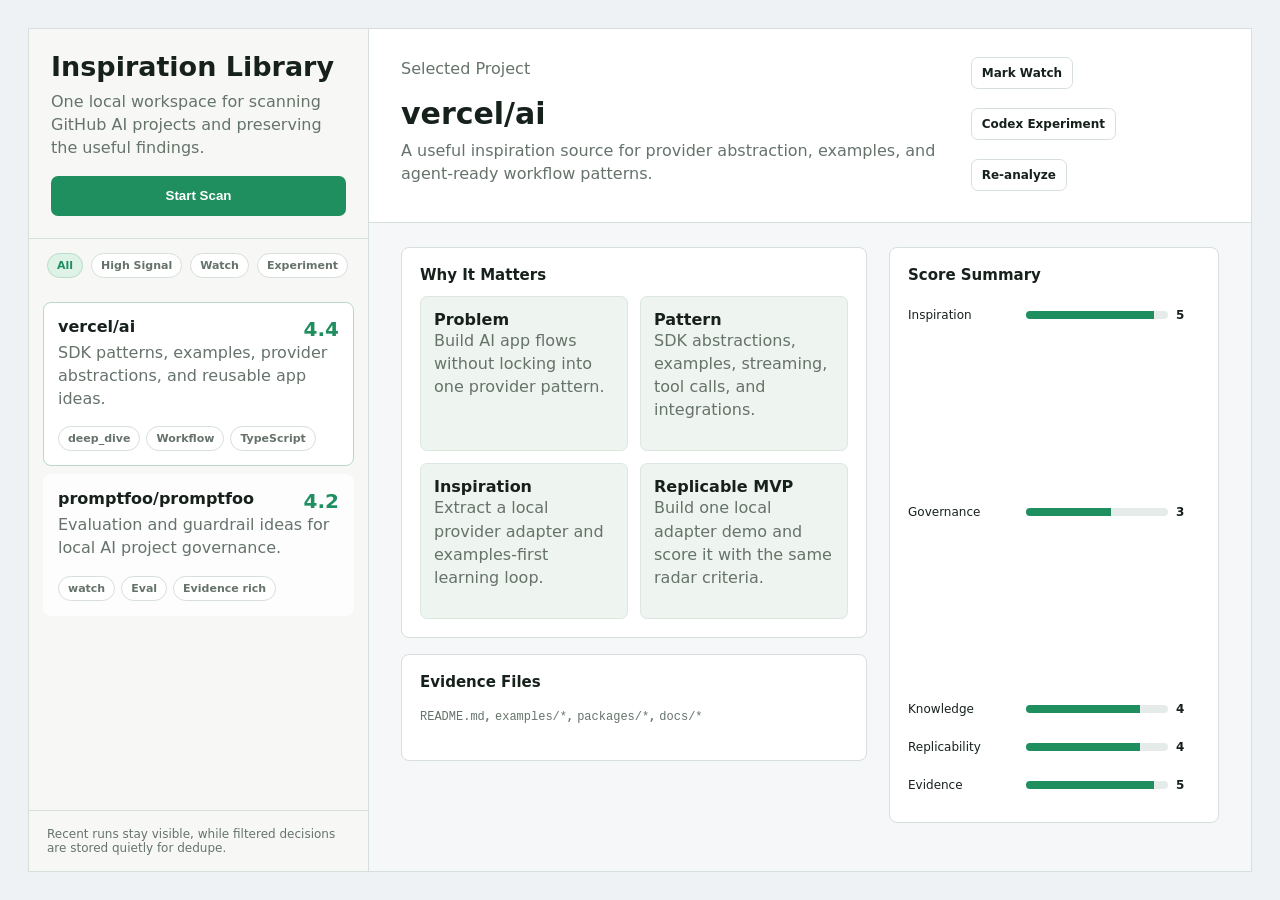
==== commit d6f8b64a: "Build v0.1 local GitHub AI radar" ====
--- a/prototypes/prototype-v0.1.html
+++ b/prototypes/prototype-v0.1.html
@@ -1,613 +1,262 @@
 <!doctype html>
-<html lang="zh-CN">
+<html lang="en">
 <head>
   <meta charset="utf-8">
   <meta name="viewport" content="width=device-width, initial-scale=1">
-  <title>本地 GitHub AI 项目雷达 v0.1 原型</title>
+  <title>GitHub AI Radar v0.1 Prototype</title>
   <style>
     :root {
-      --bg: #eef1f4;
-      --panel: #f8faf9;
-      --surface: #ffffff;
-      --soft: #f1f5f3;
+      --bg: #eef2f4;
+      --panel: #ffffff;
+      --side: #f7f8f6;
+      --line: #d7dfda;
       --ink: #17211c;
-      --muted: #63716a;
-      --faint: #8b9791;
-      --line: #d7dfda;
+      --muted: #65736b;
       --green: #1f8f5f;
-      --teal: #277f86;
-      --blue: #2b6cb0;
-      --violet: #6557b8;
-      --amber: #b7791f;
-      --red: #b54949;
-      --shadow: 0 18px 48px rgba(23, 33, 28, 0.08);
-    }
-
+      --blue: #2c6fa8;
+    }
     * { box-sizing: border-box; }
-
     body {
       margin: 0;
       min-height: 100vh;
       background: var(--bg);
       color: var(--ink);
-      font-family: "Microsoft YaHei", "PingFang SC", Arial, sans-serif;
-      line-height: 1.45;
-    }
-
-    .app {
+      font-family: Inter, ui-sans-serif, system-ui, -apple-system, BlinkMacSystemFont, "Segoe UI", sans-serif;
+    }
+    .shell {
       min-height: 100vh;
-      padding: 32px;
-    }
-
-    .workspace {
-      max-width: 1440px;
-      height: calc(100vh - 64px);
-      min-height: 760px;
-      margin: 0 auto;
-      display: grid;
-      grid-template-columns: 328px 1fr;
-      background: var(--surface);
-      border: 1px solid var(--line);
-      box-shadow: var(--shadow);
-      overflow: hidden;
-    }
-
-    .sidebar {
-      background: #edf1ef;
-      border-right: 1px solid var(--line);
-      display: flex;
-      flex-direction: column;
-      min-width: 0;
-    }
-
-    .side-head {
-      padding: 24px 24px 18px;
+      padding: 28px;
+      display: grid;
+      grid-template-columns: 340px minmax(0, 1fr);
+    }
+    aside, main {
+      border: 1px solid var(--line);
+      background: var(--panel);
+    }
+    aside {
+      border-right: 0;
+      background: var(--side);
+      display: grid;
+      grid-template-rows: auto auto 1fr auto;
+    }
+    .block {
+      padding: 22px;
       border-bottom: 1px solid var(--line);
     }
-
-    .brand {
-      margin: 0;
-      font-size: 22px;
-      line-height: 1.2;
-      letter-spacing: 0;
-    }
-
-    .side-desc {
-      margin: 8px 0 18px;
-      color: var(--muted);
-      font-size: 12px;
-    }
-
-    .scan-button {
+    h1, h2, h3, p { margin-top: 0; }
+    h1 { font-size: 27px; margin-bottom: 8px; }
+    h2 { font-size: 30px; margin-bottom: 8px; }
+    h3 { font-size: 15px; margin-bottom: 12px; }
+    p { color: var(--muted); line-height: 1.45; }
+    button {
       width: 100%;
-      height: 42px;
+      height: 40px;
       border: 0;
-      border-radius: 8px;
+      border-radius: 7px;
       background: var(--green);
-      color: #fff;
-      font-size: 14px;
-      font-weight: 700;
-    }
-
-    .scan-summary {
-      margin-top: 14px;
-      padding: 12px;
-      background: rgba(255,255,255,0.7);
-      border: 1px solid var(--line);
-      border-radius: 8px;
-    }
-
-    .summary-row {
-      display: flex;
-      justify-content: space-between;
-      gap: 12px;
-      padding: 4px 0;
-      color: var(--muted);
-      font-size: 12px;
-    }
-
-    .summary-row strong {
-      color: var(--ink);
-      font-weight: 700;
-    }
-
-    .filter-bar {
-      display: flex;
-      gap: 6px;
+      color: white;
+      font-weight: 800;
+    }
+    .filters {
+      padding: 14px 18px 8px;
+      display: flex;
+      gap: 8px;
       flex-wrap: wrap;
-      padding: 16px 20px 8px;
-    }
-
-    .chip {
-      display: inline-flex;
-      align-items: center;
+    }
+    .chip, .tag {
       border: 1px solid var(--line);
       border-radius: 999px;
       padding: 5px 9px;
-      background: rgba(255,255,255,0.72);
+      background: #fff;
       color: var(--muted);
       font-size: 11px;
-      white-space: nowrap;
-    }
-
+      font-weight: 700;
+    }
     .chip.active {
-      background: #dff1e8;
-      border-color: #badcc9;
       color: var(--green);
-      font-weight: 700;
-    }
-
+      background: #dff2e8;
+      border-color: #b9dcca;
+    }
     .list {
-      flex: 1;
+      padding: 8px 14px 18px;
       overflow: auto;
-      padding: 4px 14px 18px;
-    }
-
+    }
     .item {
+      margin: 8px 0;
       padding: 14px;
-      margin: 8px 0;
-      background: rgba(255,255,255,0.75);
       border: 1px solid transparent;
       border-radius: 8px;
-    }
-
-    .item.selected {
-      background: var(--surface);
-      border-color: #b9d7c6;
-      box-shadow: 0 8px 24px rgba(31, 143, 95, 0.12);
-    }
-
-    .item-top {
+      background: rgba(255,255,255,0.75);
+    }
+    .item.active {
+      border-color: #b7d9c5;
+      background: #fff;
+    }
+    .item-head {
       display: flex;
       justify-content: space-between;
       gap: 10px;
-      align-items: baseline;
-    }
-
-    .repo {
-      font-size: 14px;
-      font-weight: 700;
-      overflow-wrap: anywhere;
-    }
-
-    .score {
-      color: var(--green);
-      font-size: 18px;
-      font-weight: 800;
-    }
-
-    .item-desc {
-      margin-top: 6px;
-      color: var(--muted);
-      font-size: 12px;
-    }
-
+      font-weight: 900;
+    }
+    .score { color: var(--green); font-size: 20px; }
     .tags {
       display: flex;
       gap: 6px;
       flex-wrap: wrap;
       margin-top: 10px;
     }
-
-    .tag {
-      display: inline-flex;
-      border-radius: 999px;
-      padding: 4px 8px;
-      background: #eef3f1;
-      color: #485750;
-      font-size: 11px;
-    }
-
-    .tag.green { background: #e1f3ea; color: var(--green); }
-    .tag.blue { background: #e6f0fb; color: var(--blue); }
-    .tag.violet { background: #eeebff; color: var(--violet); }
-    .tag.amber { background: #fff1d9; color: var(--amber); }
-    .tag.red { background: #ffe6e6; color: var(--red); }
-
-    .side-foot {
+    .history {
+      padding: 16px 18px;
       border-top: 1px solid var(--line);
-      padding: 14px 20px 18px;
-      color: var(--faint);
-      font-size: 11px;
-    }
-
-    .main {
+      color: var(--muted);
+      font-size: 12px;
+    }
+    main {
       display: grid;
       grid-template-rows: auto 1fr;
       min-width: 0;
-      background: #f6f7f9;
-    }
-
-    .main-head {
-      padding: 26px 30px 18px;
+    }
+    .head {
+      padding: 28px 32px 20px;
       border-bottom: 1px solid var(--line);
-      background: var(--surface);
-    }
-
-    .eyebrow {
-      margin: 0 0 6px;
-      color: var(--muted);
-      font-size: 12px;
-    }
-
-    .project-title {
       display: flex;
       justify-content: space-between;
       gap: 24px;
-      align-items: flex-start;
-    }
-
-    .project-title h2 {
-      margin: 0;
-      font-size: 28px;
-      line-height: 1.18;
-      letter-spacing: 0;
-    }
-
-    .one-line {
-      margin: 9px 0 0;
-      color: var(--muted);
-      font-size: 14px;
-      max-width: 780px;
-    }
-
-    .actions {
+    }
+    .links {
       display: flex;
       gap: 8px;
       flex-wrap: wrap;
-      justify-content: flex-end;
-    }
-
-    .secondary-btn {
-      height: 34px;
+      align-items: start;
+    }
+    .links span {
+      border: 1px solid var(--line);
       border-radius: 7px;
-      border: 1px solid var(--line);
-      background: var(--surface);
-      color: var(--ink);
-      padding: 0 12px;
-      font-size: 12px;
-      font-weight: 700;
-    }
-
+      padding: 8px 10px;
+      font-size: 12px;
+      font-weight: 800;
+    }
     .content {
+      padding: 24px 32px 32px;
+      background: #f5f7f8;
+      display: grid;
+      grid-template-columns: minmax(460px, 1fr) 330px;
+      gap: 22px;
       overflow: auto;
-      padding: 24px 30px 30px;
-      display: grid;
-      grid-template-columns: minmax(520px, 1fr) 340px;
-      gap: 22px;
-      align-items: start;
-    }
-
+    }
     .card {
-      background: var(--surface);
+      margin-bottom: 16px;
+      padding: 18px;
       border: 1px solid var(--line);
       border-radius: 8px;
-      padding: 18px;
-      margin-bottom: 16px;
-    }
-
-    .card h3 {
-      margin: 0 0 12px;
-      font-size: 15px;
-      line-height: 1.25;
-    }
-
-    .body-text {
-      margin: 0;
-      color: #33443b;
-      font-size: 14px;
-    }
-
-    .detail-grid {
+      background: #fff;
+    }
+    .grid {
       display: grid;
       grid-template-columns: repeat(2, minmax(0, 1fr));
       gap: 12px;
     }
-
-    .detail-box {
+    .box {
+      min-height: 108px;
       padding: 13px;
-      background: var(--soft);
-      border: 1px solid #dbe8df;
       border-radius: 7px;
-    }
-
-    .detail-box strong {
-      display: block;
-      margin-bottom: 6px;
-      font-size: 13px;
-    }
-
-    .detail-box span {
-      display: block;
-      color: var(--muted);
-      font-size: 12px;
-    }
-
-    .score-card {
-      position: sticky;
-      top: 0;
-    }
-
-    .total-score {
-      display: flex;
-      align-items: baseline;
-      justify-content: space-between;
-      gap: 12px;
-      padding-bottom: 14px;
-      border-bottom: 1px solid var(--line);
-      margin-bottom: 14px;
-    }
-
-    .total-score strong {
-      font-size: 42px;
-      line-height: 1;
-      color: var(--green);
-    }
-
-    .total-score span {
-      color: var(--muted);
-      font-size: 12px;
-    }
-
-    .metric {
-      display: grid;
-      grid-template-columns: 86px 1fr 24px;
+      border: 1px solid #dbe7df;
+      background: #eef4ef;
+    }
+    .bar-row {
+      display: grid;
+      grid-template-columns: 110px 1fr 24px;
       gap: 8px;
+      margin: 12px 0;
       align-items: center;
-      margin: 11px 0;
-      font-size: 12px;
-    }
-
+      font-size: 12px;
+    }
     .bar {
       height: 8px;
+      border-radius: 999px;
       background: #e5ebe8;
-      border-radius: 999px;
       overflow: hidden;
     }
-
-    .bar span {
+    .bar i {
       display: block;
       height: 100%;
-      border-radius: inherit;
+      width: 80%;
       background: var(--green);
     }
-
-    .evidence {
-      margin: 0;
-      padding: 0;
-      list-style: none;
+    code {
       font-family: Consolas, "Courier New", monospace;
       font-size: 12px;
     }
-
-    .evidence li {
-      padding: 9px 0;
-      border-bottom: 1px solid #edf1ef;
-      color: #314039;
-      overflow-wrap: anywhere;
-    }
-
-    .evidence li:last-child { border-bottom: 0; }
-
-    details {
-      background: var(--surface);
-      border: 1px solid var(--line);
-      border-radius: 8px;
-      padding: 14px 16px;
-      color: var(--muted);
-      font-size: 12px;
-    }
-
-    summary {
-      cursor: default;
-      color: var(--ink);
-      font-weight: 700;
-    }
-
-    .basis {
-      margin-top: 12px;
-      display: grid;
-      gap: 8px;
-    }
-
-    .basis-row {
-      display: grid;
-      grid-template-columns: 98px 1fr;
-      gap: 10px;
-    }
-
-    @media (max-width: 980px) {
-      .app { padding: 16px; }
-      .workspace {
-        height: auto;
-        min-height: 0;
-        grid-template-columns: 1fr;
-      }
-      .content {
-        grid-template-columns: 1fr;
-      }
-      .score-card {
-        position: static;
-      }
+    @media (max-width: 1000px) {
+      .shell, .content { grid-template-columns: 1fr; }
+      aside { border-right: 1px solid var(--line); }
+      .head { display: block; }
     }
   </style>
 </head>
 <body>
-  <main class="app">
-    <section class="workspace" aria-label="本地 GitHub AI 项目雷达原型">
-      <aside class="sidebar">
-        <div class="side-head">
-          <h1 class="brand">AI 项目灵感库</h1>
-          <p class="side-desc">历史扫描沉淀在这里。你主要维护项目判断、评分和下一步动作。</p>
-          <button class="scan-button">新建扫描</button>
-          <div class="scan-summary" aria-label="当前扫描参数">
-            <div class="summary-row"><span>关键词</span><strong>agent workflow governance</strong></div>
-            <div class="summary-row"><span>数量</span><strong>10</strong></div>
-            <div class="summary-row"><span>模式</span><strong>quick</strong></div>
-          </div>
+  <div class="shell">
+    <aside>
+      <section class="block">
+        <h1>Inspiration Library</h1>
+        <p>One local workspace for scanning GitHub AI projects and preserving the useful findings.</p>
+        <button>Start Scan</button>
+      </section>
+      <nav class="filters">
+        <span class="chip active">All</span>
+        <span class="chip">High Signal</span>
+        <span class="chip">Watch</span>
+        <span class="chip">Experiment</span>
+      </nav>
+      <section class="list">
+        <article class="item active">
+          <div class="item-head"><span>vercel/ai</span><span class="score">4.4</span></div>
+          <p>SDK patterns, examples, provider abstractions, and reusable app ideas.</p>
+          <div class="tags"><span class="tag">deep_dive</span><span class="tag">Workflow</span><span class="tag">TypeScript</span></div>
+        </article>
+        <article class="item">
+          <div class="item-head"><span>promptfoo/promptfoo</span><span class="score">4.2</span></div>
+          <p>Evaluation and guardrail ideas for local AI project governance.</p>
+          <div class="tags"><span class="tag">watch</span><span class="tag">Eval</span><span class="tag">Evidence rich</span></div>
+        </article>
+      </section>
+      <section class="history">Recent runs stay visible, while filtered decisions are stored quietly for dedupe.</section>
+    </aside>
+    <main>
+      <header class="head">
+        <div>
+          <p>Selected Project</p>
+          <h2>vercel/ai</h2>
+          <p>A useful inspiration source for provider abstraction, examples, and agent-ready workflow patterns.</p>
         </div>
-
-        <div class="filter-bar" aria-label="筛选">
-          <span class="chip active">全部</span>
-          <span class="chip">高灵感</span>
-          <span class="chip">Watch</span>
-          <span class="chip">Experiment</span>
-        </div>
-
-        <div class="list" aria-label="历史灵感列表">
-          <article class="item selected">
-            <div class="item-top">
-              <div class="repo">superpowers/superpowers</div>
-              <div class="score">4.6</div>
-            </div>
-            <div class="item-desc">把 agent 技能、规则和执行纪律组织成可复用体系。</div>
-            <div class="tags">
-              <span class="tag green">Codex Experiment</span>
-              <span class="tag violet">治理启发</span>
-              <span class="tag">今天</span>
+        <div class="links"><span>Mark Watch</span><span>Codex Experiment</span><span>Re-analyze</span></div>
+      </header>
+      <section class="content">
+        <div>
+          <article class="card">
+            <h3>Why It Matters</h3>
+            <div class="grid">
+              <div class="box"><strong>Problem</strong><p>Build AI app flows without locking into one provider pattern.</p></div>
+              <div class="box"><strong>Pattern</strong><p>SDK abstractions, examples, streaming, tool calls, and integrations.</p></div>
+              <div class="box"><strong>Inspiration</strong><p>Extract a local provider adapter and examples-first learning loop.</p></div>
+              <div class="box"><strong>Replicable MVP</strong><p>Build one local adapter demo and score it with the same radar criteria.</p></div>
             </div>
           </article>
-
-          <article class="item">
-            <div class="item-top">
-              <div class="repo">spacexio/coming-soon</div>
-              <div class="score">3.9</div>
-            </div>
-            <div class="item-desc">轻量自动化模板，适合拆一个本地采集实验。</div>
-            <div class="tags">
-              <span class="tag blue">Watch</span>
-              <span class="tag amber">可复刻</span>
-              <span class="tag">今天</span>
-            </div>
-          </article>
-
-          <article class="item">
-            <div class="item-top">
-              <div class="repo">prompt-lab/eval-kit</div>
-              <div class="score">4.2</div>
-            </div>
-            <div class="item-desc">prompt 评测样例清楚，能启发本地评价标准。</div>
-            <div class="tags">
-              <span class="tag green">Deep Dive</span>
-              <span class="tag violet">Eval</span>
-              <span class="tag">昨天</span>
-            </div>
-          </article>
-
-          <article class="item">
-            <div class="item-top">
-              <div class="repo">agentops/local-runner</div>
-              <div class="score">3.5</div>
-            </div>
-            <div class="item-desc">日志和失败恢复有参考价值，但试用成本偏高。</div>
-            <div class="tags">
-              <span class="tag blue">Watch</span>
-              <span class="tag red">成本高</span>
-              <span class="tag">3 天前</span>
-            </div>
+          <article class="card">
+            <h3>Evidence Files</h3>
+            <p><code>README.md</code>, <code>examples/*</code>, <code>packages/*</code>, <code>docs/*</code></p>
           </article>
         </div>
-
-        <div class="side-foot">已过滤项目记录已保存，可在后续版本查看。</div>
-      </aside>
-
-      <section class="main">
-        <header class="main-head">
-          <p class="eyebrow">当前选中项目</p>
-          <div class="project-title">
-            <div>
-              <h2>superpowers/superpowers</h2>
-              <p class="one-line">一句话判断：它把 AI agent 的“能力、边界、执行纪律”拆成可迁移的技能体系，很适合复刻成本地 Codex 项目治理模板。</p>
-            </div>
-            <div class="actions">
-              <button class="secondary-btn">Mark as Watch</button>
-              <button class="secondary-btn">Codex Experiment</button>
-              <button class="secondary-btn">Re-analyze</button>
-            </div>
-          </div>
-        </header>
-
-        <div class="content">
-          <section>
-            <article class="card">
-              <h3>为什么值得看</h3>
-              <p class="body-text">它不是单个工具 demo，而是把 agent 工作中容易失控的部分拆成技能、规则、验证和上下文管理。这个结构本身就能迁移到本地 AI 项目雷达、股票模拟、知识库治理等工作流里。</p>
-            </article>
-
-            <article class="card">
-              <h3>灵感点</h3>
-              <div class="detail-grid">
-                <div class="detail-box">
-                  <strong>技能化组织</strong>
-                  <span>把经验沉淀成可触发、可复用的 Skill，而不是散落在提示词里。</span>
-                </div>
-                <div class="detail-box">
-                  <strong>执行门禁</strong>
-                  <span>把“先验证再完成”做成流程约束，可迁移到项目扫描结果可信度。</span>
-                </div>
-                <div class="detail-box">
-                  <strong>轻量治理</strong>
-                  <span>不需要重平台，用本地文件和规则就能形成可维护治理层。</span>
-                </div>
-                <div class="detail-box">
-                  <strong>可复刻实验</strong>
-                  <span>先做一个项目雷达专用 skills/rules 文件夹，验证是否提升分析稳定性。</span>
-                </div>
-              </div>
-            </article>
-
-            <article class="card">
-              <h3>可复刻小实验</h3>
-              <p class="body-text">为 GitHub AI 项目雷达创建一组本地判断技能：搜索意图解析、壳信息初筛、目录匹配、证据评分、PASS 留痕。每个技能只负责一道判断门，最终由 Analyzer 汇总。</p>
-            </article>
-
-            <article class="card">
-              <h3>关键证据文件</h3>
-              <ul class="evidence">
-                <li>README.md · 说明技能化工作流和使用方式</li>
-                <li>skills/*/SKILL.md · 展示如何把经验拆成可触发能力</li>
-                <li>verification-before-completion/SKILL.md · 提供验证门禁样例</li>
-                <li>brainstorming/SKILL.md · 展示从意图到设计的收束流程</li>
-              </ul>
-            </article>
-
-            <details>
-              <summary>判断依据和后台信息</summary>
-              <div class="basis">
-                <div class="basis-row"><strong>初筛结果</strong><span>ANALYZE，README 和目录结构与 AI 治理/技能沉淀高度相关。</span></div>
-                <div class="basis-row"><strong>目录匹配</strong><span>skills、docs、规则文件清晰，匹配“治理与可复刻实验”搜索意图。</span></div>
-                <div class="basis-row"><strong>PASS 库</strong><span>本项目不进入 PASS；其他已过滤项目仅入库，v0.1 前端不展示入口。</span></div>
-                <div class="basis-row"><strong>未读内容</strong><span>大型历史记录和无关示例暂不读取，避免噪声和 token 消耗。</span></div>
-              </div>
-            </details>
-          </section>
-
-          <aside class="score-card">
-            <article class="card">
-              <div class="total-score">
-                <div>
-                  <strong>4.6</strong>
-                  <span>/ 5</span>
-                </div>
-                <span>最终动作<br>Codex Experiment</span>
-              </div>
-              <div class="metric"><span>灵感强度</span><div class="bar"><span style="width: 96%"></span></div><strong>5</strong></div>
-              <div class="metric"><span>可复刻性</span><div class="bar"><span style="width: 88%"></span></div><strong>4</strong></div>
-              <div class="metric"><span>治理启发</span><div class="bar"><span style="width: 100%"></span></div><strong>5</strong></div>
-              <div class="metric"><span>知识技巧</span><div class="bar"><span style="width: 84%"></span></div><strong>4</strong></div>
-              <div class="metric"><span>直接价值</span><div class="bar"><span style="width: 92%"></span></div><strong>5</strong></div>
-              <div class="metric"><span>试用难度</span><div class="bar"><span style="width: 42%"></span></div><strong>2</strong></div>
-              <div class="metric"><span>隐藏成本</span><div class="bar"><span style="width: 36%"></span></div><strong>2</strong></div>
-            </article>
-
-            <article class="card">
-              <h3>本次扫描摘要</h3>
-              <p class="body-text">扫描到 10 个项目，3 个进入分析，5 个 PASS 入库，2 个标记 Watch。前端只展示值得维护的灵感项目。</p>
-            </article>
-          </aside>
-        </div>
+        <aside class="card">
+          <h3>Score Summary</h3>
+          <div class="bar-row"><span>Inspiration</span><div class="bar"><i style="width: 90%"></i></div><b>5</b></div>
+          <div class="bar-row"><span>Governance</span><div class="bar"><i style="width: 60%"></i></div><b>3</b></div>
+          <div class="bar-row"><span>Knowledge</span><div class="bar"><i style="width: 80%"></i></div><b>4</b></div>
+          <div class="bar-row"><span>Replicability</span><div class="bar"><i style="width: 80%"></i></div><b>4</b></div>
+          <div class="bar-row"><span>Evidence</span><div class="bar"><i style="width: 90%"></i></div><b>5</b></div>
+        </aside>
       </section>
-    </section>
-  </main>
+    </main>
+  </div>
 </body>
 </html>
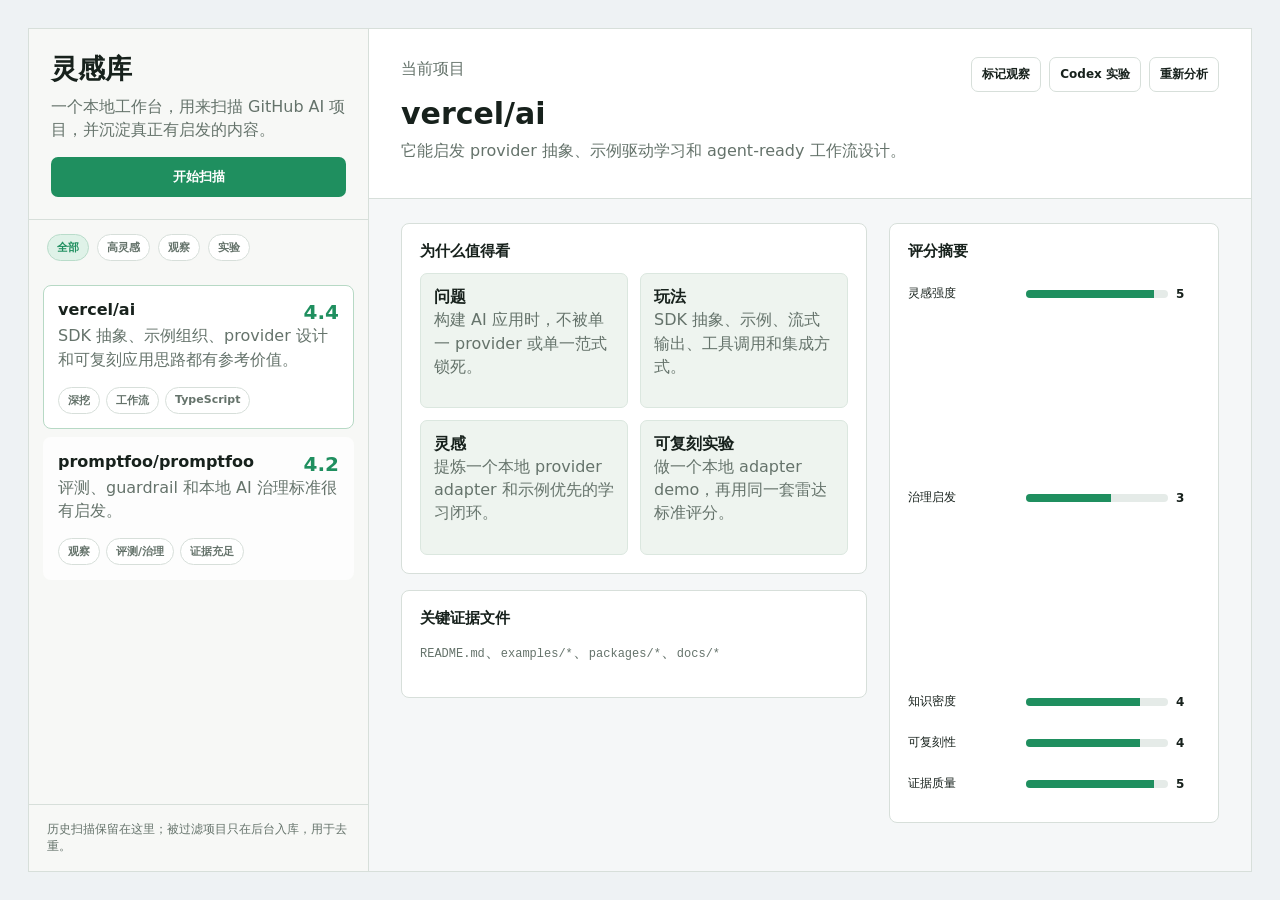
==== commit 05b67369: "Localize v0.1 interface to Chinese" ====
--- a/prototypes/prototype-v0.1.html
+++ b/prototypes/prototype-v0.1.html
@@ -1,9 +1,9 @@
 <!doctype html>
-<html lang="en">
+<html lang="zh-CN">
 <head>
   <meta charset="utf-8">
   <meta name="viewport" content="width=device-width, initial-scale=1">
-  <title>GitHub AI Radar v0.1 Prototype</title>
+  <title>GitHub AI 项目雷达 v0.1 原型</title>
   <style>
     :root {
       --bg: #eef2f4;
@@ -21,7 +21,7 @@
       min-height: 100vh;
       background: var(--bg);
       color: var(--ink);
-      font-family: Inter, ui-sans-serif, system-ui, -apple-system, BlinkMacSystemFont, "Segoe UI", sans-serif;
+      font-family: "Microsoft YaHei", "PingFang SC", Inter, system-ui, sans-serif;
     }
     .shell {
       min-height: 100vh;
@@ -198,62 +198,62 @@
   <div class="shell">
     <aside>
       <section class="block">
-        <h1>Inspiration Library</h1>
-        <p>One local workspace for scanning GitHub AI projects and preserving the useful findings.</p>
-        <button>Start Scan</button>
+        <h1>灵感库</h1>
+        <p>一个本地工作台，用来扫描 GitHub AI 项目，并沉淀真正有启发的内容。</p>
+        <button>开始扫描</button>
       </section>
       <nav class="filters">
-        <span class="chip active">All</span>
-        <span class="chip">High Signal</span>
-        <span class="chip">Watch</span>
-        <span class="chip">Experiment</span>
+        <span class="chip active">全部</span>
+        <span class="chip">高灵感</span>
+        <span class="chip">观察</span>
+        <span class="chip">实验</span>
       </nav>
       <section class="list">
         <article class="item active">
           <div class="item-head"><span>vercel/ai</span><span class="score">4.4</span></div>
-          <p>SDK patterns, examples, provider abstractions, and reusable app ideas.</p>
-          <div class="tags"><span class="tag">deep_dive</span><span class="tag">Workflow</span><span class="tag">TypeScript</span></div>
+          <p>SDK 抽象、示例组织、provider 设计和可复刻应用思路都有参考价值。</p>
+          <div class="tags"><span class="tag">深挖</span><span class="tag">工作流</span><span class="tag">TypeScript</span></div>
         </article>
         <article class="item">
           <div class="item-head"><span>promptfoo/promptfoo</span><span class="score">4.2</span></div>
-          <p>Evaluation and guardrail ideas for local AI project governance.</p>
-          <div class="tags"><span class="tag">watch</span><span class="tag">Eval</span><span class="tag">Evidence rich</span></div>
+          <p>评测、guardrail 和本地 AI 治理标准很有启发。</p>
+          <div class="tags"><span class="tag">观察</span><span class="tag">评测/治理</span><span class="tag">证据充足</span></div>
         </article>
       </section>
-      <section class="history">Recent runs stay visible, while filtered decisions are stored quietly for dedupe.</section>
+      <section class="history">历史扫描保留在这里；被过滤项目只在后台入库，用于去重。</section>
     </aside>
     <main>
       <header class="head">
         <div>
-          <p>Selected Project</p>
+          <p>当前项目</p>
           <h2>vercel/ai</h2>
-          <p>A useful inspiration source for provider abstraction, examples, and agent-ready workflow patterns.</p>
+          <p>它能启发 provider 抽象、示例驱动学习和 agent-ready 工作流设计。</p>
         </div>
-        <div class="links"><span>Mark Watch</span><span>Codex Experiment</span><span>Re-analyze</span></div>
+        <div class="links"><span>标记观察</span><span>Codex 实验</span><span>重新分析</span></div>
       </header>
       <section class="content">
         <div>
           <article class="card">
-            <h3>Why It Matters</h3>
+            <h3>为什么值得看</h3>
             <div class="grid">
-              <div class="box"><strong>Problem</strong><p>Build AI app flows without locking into one provider pattern.</p></div>
-              <div class="box"><strong>Pattern</strong><p>SDK abstractions, examples, streaming, tool calls, and integrations.</p></div>
-              <div class="box"><strong>Inspiration</strong><p>Extract a local provider adapter and examples-first learning loop.</p></div>
-              <div class="box"><strong>Replicable MVP</strong><p>Build one local adapter demo and score it with the same radar criteria.</p></div>
+              <div class="box"><strong>问题</strong><p>构建 AI 应用时，不被单一 provider 或单一范式锁死。</p></div>
+              <div class="box"><strong>玩法</strong><p>SDK 抽象、示例、流式输出、工具调用和集成方式。</p></div>
+              <div class="box"><strong>灵感</strong><p>提炼一个本地 provider adapter 和示例优先的学习闭环。</p></div>
+              <div class="box"><strong>可复刻实验</strong><p>做一个本地 adapter demo，再用同一套雷达标准评分。</p></div>
             </div>
           </article>
           <article class="card">
-            <h3>Evidence Files</h3>
-            <p><code>README.md</code>, <code>examples/*</code>, <code>packages/*</code>, <code>docs/*</code></p>
+            <h3>关键证据文件</h3>
+            <p><code>README.md</code>、<code>examples/*</code>、<code>packages/*</code>、<code>docs/*</code></p>
           </article>
         </div>
         <aside class="card">
-          <h3>Score Summary</h3>
-          <div class="bar-row"><span>Inspiration</span><div class="bar"><i style="width: 90%"></i></div><b>5</b></div>
-          <div class="bar-row"><span>Governance</span><div class="bar"><i style="width: 60%"></i></div><b>3</b></div>
-          <div class="bar-row"><span>Knowledge</span><div class="bar"><i style="width: 80%"></i></div><b>4</b></div>
-          <div class="bar-row"><span>Replicability</span><div class="bar"><i style="width: 80%"></i></div><b>4</b></div>
-          <div class="bar-row"><span>Evidence</span><div class="bar"><i style="width: 90%"></i></div><b>5</b></div>
+          <h3>评分摘要</h3>
+          <div class="bar-row"><span>灵感强度</span><div class="bar"><i style="width: 90%"></i></div><b>5</b></div>
+          <div class="bar-row"><span>治理启发</span><div class="bar"><i style="width: 60%"></i></div><b>3</b></div>
+          <div class="bar-row"><span>知识密度</span><div class="bar"><i style="width: 80%"></i></div><b>4</b></div>
+          <div class="bar-row"><span>可复刻性</span><div class="bar"><i style="width: 80%"></i></div><b>4</b></div>
+          <div class="bar-row"><span>证据质量</span><div class="bar"><i style="width: 90%"></i></div><b>5</b></div>
         </aside>
       </section>
     </main>
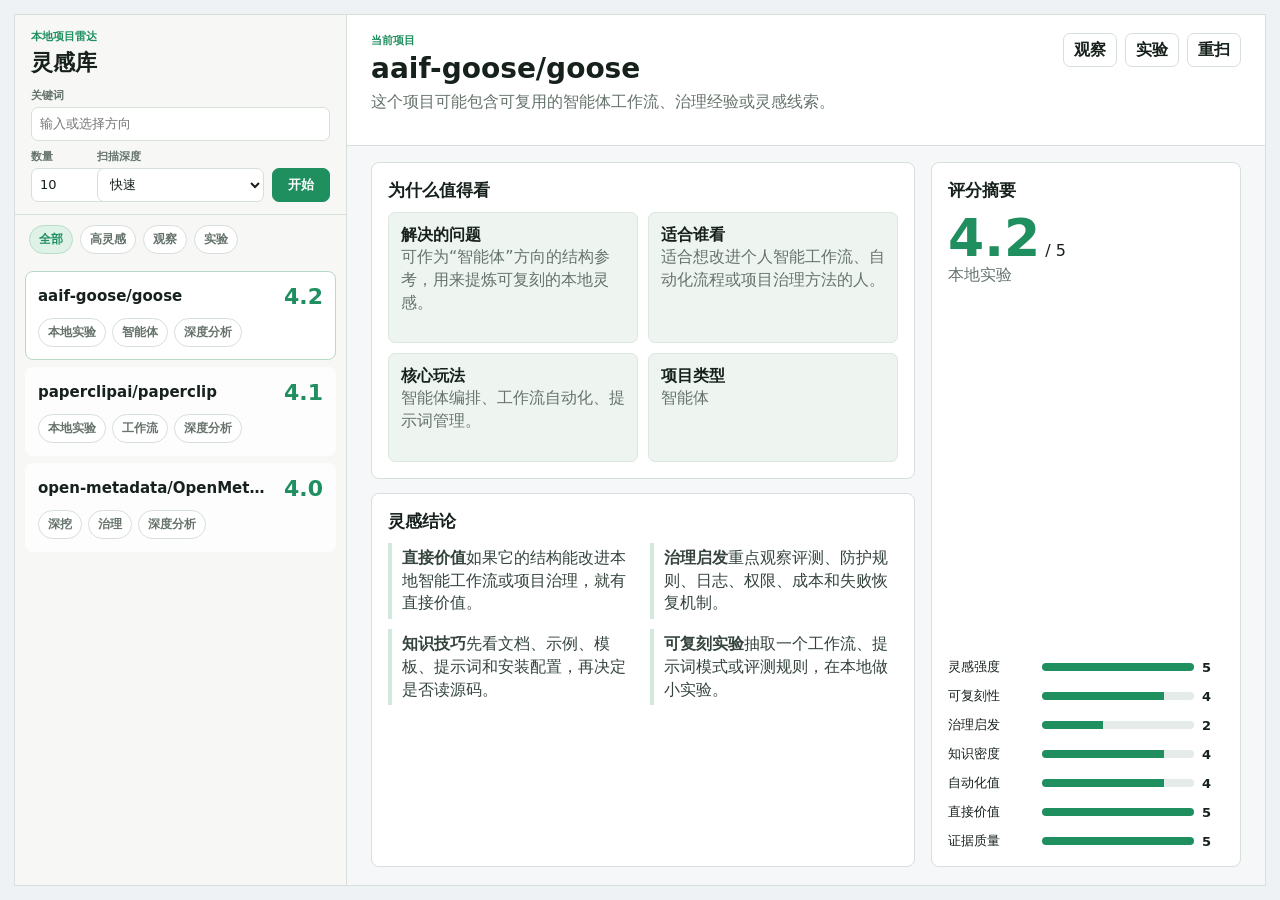
==== commit f22d27d0: "Compact Chinese inspiration workspace" ====
--- a/prototypes/prototype-v0.1.html
+++ b/prototypes/prototype-v0.1.html
@@ -3,74 +3,110 @@
 <head>
   <meta charset="utf-8">
   <meta name="viewport" content="width=device-width, initial-scale=1">
-  <title>GitHub AI 项目雷达 v0.1 原型</title>
+  <title>项目雷达 v0.1 原型</title>
   <style>
     :root {
       --bg: #eef2f4;
-      --panel: #ffffff;
+      --surface: #ffffff;
       --side: #f7f8f6;
       --line: #d7dfda;
+      --soft: #eef4ef;
       --ink: #17211c;
       --muted: #65736b;
       --green: #1f8f5f;
-      --blue: #2c6fa8;
     }
     * { box-sizing: border-box; }
-    body {
+    html, body {
       margin: 0;
-      min-height: 100vh;
+      width: 100%;
+      height: 100%;
+      overflow: hidden;
       background: var(--bg);
       color: var(--ink);
-      font-family: "Microsoft YaHei", "PingFang SC", Inter, system-ui, sans-serif;
+      font-family: "Microsoft YaHei", "PingFang SC", system-ui, sans-serif;
     }
     .shell {
-      min-height: 100vh;
-      padding: 28px;
-      display: grid;
-      grid-template-columns: 340px minmax(0, 1fr);
+      height: 100vh;
+      padding: 14px;
+      display: grid;
+      grid-template-columns: 332px minmax(0, 1fr);
     }
     aside, main {
-      border: 1px solid var(--line);
-      background: var(--panel);
+      min-height: 0;
+      border: 1px solid var(--line);
+      background: var(--surface);
     }
     aside {
       border-right: 0;
       background: var(--side);
       display: grid;
-      grid-template-rows: auto auto 1fr auto;
-    }
-    .block {
-      padding: 22px;
+      grid-template-rows: auto auto minmax(0, 1fr);
+    }
+    .scan {
+      padding: 14px 16px 12px;
       border-bottom: 1px solid var(--line);
     }
+    .scan-head {
+      display: flex;
+      justify-content: space-between;
+      gap: 10px;
+      margin-bottom: 10px;
+    }
     h1, h2, h3, p { margin-top: 0; }
-    h1 { font-size: 27px; margin-bottom: 8px; }
-    h2 { font-size: 30px; margin-bottom: 8px; }
-    h3 { font-size: 15px; margin-bottom: 12px; }
-    p { color: var(--muted); line-height: 1.45; }
+    h1 { margin: 0; font-size: 22px; }
+    h2 { margin-bottom: 6px; font-size: 28px; }
+    h3 { margin-bottom: 10px; font-size: 17px; }
+    p { color: var(--muted); line-height: 1.42; }
+    .eyebrow {
+      margin: 0 0 3px;
+      color: var(--green);
+      font-size: 11px;
+      font-weight: 800;
+    }
+    label { display: grid; gap: 4px; }
+    label span {
+      color: var(--muted);
+      font-size: 11px;
+      font-weight: 800;
+    }
+    input, select, button {
+      height: 34px;
+      border: 1px solid var(--line);
+      border-radius: 7px;
+      background: #fff;
+      color: var(--ink);
+      padding: 6px 8px;
+      font: inherit;
+      font-size: 13px;
+    }
     button {
-      width: 100%;
-      height: 40px;
-      border: 0;
-      border-radius: 7px;
       background: var(--green);
-      color: white;
-      font-weight: 800;
+      border-color: var(--green);
+      color: #fff;
+      font-weight: 900;
+    }
+    .inline {
+      display: grid;
+      grid-template-columns: 58px 1fr 58px;
+      gap: 8px;
+      align-items: end;
+      margin-top: 8px;
     }
     .filters {
-      padding: 14px 18px 8px;
+      padding: 10px 14px 6px;
       display: flex;
-      gap: 8px;
+      gap: 7px;
       flex-wrap: wrap;
     }
     .chip, .tag {
       border: 1px solid var(--line);
       border-radius: 999px;
-      padding: 5px 9px;
       background: #fff;
       color: var(--muted);
-      font-size: 11px;
-      font-weight: 700;
+      padding: 5px 9px;
+      font-size: 12px;
+      font-weight: 800;
+      white-space: nowrap;
     }
     .chip.active {
       color: var(--green);
@@ -78,75 +114,83 @@
       border-color: #b9dcca;
     }
     .list {
-      padding: 8px 14px 18px;
+      min-height: 0;
       overflow: auto;
+      padding: 4px 10px 12px;
     }
     .item {
-      margin: 8px 0;
-      padding: 14px;
+      margin: 7px 0;
+      padding: 12px;
       border: 1px solid transparent;
       border-radius: 8px;
-      background: rgba(255,255,255,0.75);
+      background: rgba(255,255,255,0.76);
     }
     .item.active {
       border-color: #b7d9c5;
       background: #fff;
     }
     .item-head {
-      display: flex;
-      justify-content: space-between;
+      display: grid;
+      grid-template-columns: minmax(0, 1fr) auto;
       gap: 10px;
+      align-items: center;
+    }
+    .item-head strong {
+      overflow: hidden;
+      text-overflow: ellipsis;
+      white-space: nowrap;
+      font-size: 15px;
+    }
+    .score {
+      color: var(--green);
+      font-size: 22px;
       font-weight: 900;
     }
-    .score { color: var(--green); font-size: 20px; }
     .tags {
       display: flex;
+      flex-wrap: wrap;
       gap: 6px;
-      flex-wrap: wrap;
-      margin-top: 10px;
-    }
-    .history {
-      padding: 16px 18px;
-      border-top: 1px solid var(--line);
-      color: var(--muted);
-      font-size: 12px;
+      margin-top: 9px;
     }
     main {
-      display: grid;
-      grid-template-rows: auto 1fr;
-      min-width: 0;
+      overflow: hidden;
+      display: grid;
+      grid-template-rows: auto minmax(0, 1fr);
     }
     .head {
-      padding: 28px 32px 20px;
+      padding: 18px 24px 16px;
       border-bottom: 1px solid var(--line);
-      display: flex;
-      justify-content: space-between;
-      gap: 24px;
-    }
-    .links {
+      display: grid;
+      grid-template-columns: minmax(0, 1fr) auto;
+      gap: 18px;
+    }
+    .actions {
       display: flex;
       gap: 8px;
-      flex-wrap: wrap;
-      align-items: start;
-    }
-    .links span {
+    }
+    .actions span {
+      height: 34px;
       border: 1px solid var(--line);
       border-radius: 7px;
-      padding: 8px 10px;
-      font-size: 12px;
-      font-weight: 800;
-    }
-    .content {
-      padding: 24px 32px 32px;
+      padding: 6px 10px;
+      font-weight: 900;
+    }
+    .body {
+      min-height: 0;
+      overflow: hidden;
+      display: grid;
+      grid-template-columns: minmax(0, 1fr) 310px;
+      gap: 16px;
+      padding: 16px 24px 18px;
       background: #f5f7f8;
-      display: grid;
-      grid-template-columns: minmax(460px, 1fr) 330px;
-      gap: 22px;
-      overflow: auto;
-    }
-    .card {
-      margin-bottom: 16px;
-      padding: 18px;
+    }
+    .main-detail {
+      display: grid;
+      grid-template-rows: auto minmax(0, 1fr);
+      gap: 14px;
+    }
+    .panel {
+      padding: 16px;
       border: 1px solid var(--line);
       border-radius: 8px;
       background: #fff;
@@ -154,22 +198,39 @@
     .grid {
       display: grid;
       grid-template-columns: repeat(2, minmax(0, 1fr));
-      gap: 12px;
+      gap: 10px;
     }
     .box {
-      min-height: 108px;
-      padding: 13px;
+      min-height: 98px;
+      border: 1px solid #dbe7df;
       border-radius: 7px;
-      border: 1px solid #dbe7df;
-      background: #eef4ef;
-    }
-    .bar-row {
-      display: grid;
-      grid-template-columns: 110px 1fr 24px;
+      background: var(--soft);
+      padding: 12px;
+    }
+    .note-grid {
+      display: grid;
+      grid-template-columns: repeat(2, minmax(0, 1fr));
+      gap: 10px 14px;
+    }
+    .note-grid p {
+      min-height: 74px;
+      border-left: 4px solid #d2eadb;
+      padding: 4px 10px;
+      margin: 0;
+      color: #34443c;
+    }
+    .total strong {
+      color: var(--green);
+      font-size: 52px;
+      line-height: 1;
+    }
+    .metric {
+      display: grid;
+      grid-template-columns: 86px 1fr 22px;
       gap: 8px;
-      margin: 12px 0;
+      margin-top: 11px;
       align-items: center;
-      font-size: 12px;
+      font-size: 13px;
     }
     .bar {
       height: 8px;
@@ -180,27 +241,26 @@
     .bar i {
       display: block;
       height: 100%;
-      width: 80%;
       background: var(--green);
-    }
-    code {
-      font-family: Consolas, "Courier New", monospace;
-      font-size: 12px;
-    }
-    @media (max-width: 1000px) {
-      .shell, .content { grid-template-columns: 1fr; }
-      aside { border-right: 1px solid var(--line); }
-      .head { display: block; }
     }
   </style>
 </head>
 <body>
   <div class="shell">
     <aside>
-      <section class="block">
-        <h1>灵感库</h1>
-        <p>一个本地工作台，用来扫描 GitHub AI 项目，并沉淀真正有启发的内容。</p>
-        <button>开始扫描</button>
+      <section class="scan">
+        <div class="scan-head">
+          <div>
+            <p class="eyebrow">本地项目雷达</p>
+            <h1>灵感库</h1>
+          </div>
+        </div>
+        <label><span>关键词</span><input placeholder="输入或选择方向"></label>
+        <div class="inline">
+          <label><span>数量</span><input value="10"></label>
+          <label><span>扫描深度</span><select><option>快速</option><option>标准</option><option>深入</option></select></label>
+          <button>开始</button>
+        </div>
       </section>
       <nav class="filters">
         <span class="chip active">全部</span>
@@ -210,50 +270,60 @@
       </nav>
       <section class="list">
         <article class="item active">
-          <div class="item-head"><span>vercel/ai</span><span class="score">4.4</span></div>
-          <p>SDK 抽象、示例组织、provider 设计和可复刻应用思路都有参考价值。</p>
-          <div class="tags"><span class="tag">深挖</span><span class="tag">工作流</span><span class="tag">TypeScript</span></div>
+          <div class="item-head"><strong>aaif-goose/goose</strong><span class="score">4.2</span></div>
+          <div class="tags"><span class="tag">本地实验</span><span class="tag">智能体</span><span class="tag">深度分析</span></div>
         </article>
         <article class="item">
-          <div class="item-head"><span>promptfoo/promptfoo</span><span class="score">4.2</span></div>
-          <p>评测、guardrail 和本地 AI 治理标准很有启发。</p>
-          <div class="tags"><span class="tag">观察</span><span class="tag">评测/治理</span><span class="tag">证据充足</span></div>
+          <div class="item-head"><strong>paperclipai/paperclip</strong><span class="score">4.1</span></div>
+          <div class="tags"><span class="tag">本地实验</span><span class="tag">工作流</span><span class="tag">深度分析</span></div>
+        </article>
+        <article class="item">
+          <div class="item-head"><strong>open-metadata/OpenMetadata</strong><span class="score">4.0</span></div>
+          <div class="tags"><span class="tag">深挖</span><span class="tag">治理</span><span class="tag">深度分析</span></div>
         </article>
       </section>
-      <section class="history">历史扫描保留在这里；被过滤项目只在后台入库，用于去重。</section>
     </aside>
     <main>
       <header class="head">
         <div>
-          <p>当前项目</p>
-          <h2>vercel/ai</h2>
-          <p>它能启发 provider 抽象、示例驱动学习和 agent-ready 工作流设计。</p>
+          <p class="eyebrow">当前项目</p>
+          <h2>aaif-goose/goose</h2>
+          <p>这个项目可能包含可复用的智能体工作流、治理经验或灵感线索。</p>
         </div>
-        <div class="links"><span>标记观察</span><span>Codex 实验</span><span>重新分析</span></div>
+        <div class="actions"><span>观察</span><span>实验</span><span>重扫</span></div>
       </header>
-      <section class="content">
-        <div>
-          <article class="card">
+      <section class="body">
+        <div class="main-detail">
+          <article class="panel">
             <h3>为什么值得看</h3>
             <div class="grid">
-              <div class="box"><strong>问题</strong><p>构建 AI 应用时，不被单一 provider 或单一范式锁死。</p></div>
-              <div class="box"><strong>玩法</strong><p>SDK 抽象、示例、流式输出、工具调用和集成方式。</p></div>
-              <div class="box"><strong>灵感</strong><p>提炼一个本地 provider adapter 和示例优先的学习闭环。</p></div>
-              <div class="box"><strong>可复刻实验</strong><p>做一个本地 adapter demo，再用同一套雷达标准评分。</p></div>
+              <div class="box"><strong>解决的问题</strong><p>可作为“智能体”方向的结构参考，用来提炼可复刻的本地灵感。</p></div>
+              <div class="box"><strong>适合谁看</strong><p>适合想改进个人智能工作流、自动化流程或项目治理方法的人。</p></div>
+              <div class="box"><strong>核心玩法</strong><p>智能体编排、工作流自动化、提示词管理。</p></div>
+              <div class="box"><strong>项目类型</strong><p>智能体</p></div>
             </div>
           </article>
-          <article class="card">
-            <h3>关键证据文件</h3>
-            <p><code>README.md</code>、<code>examples/*</code>、<code>packages/*</code>、<code>docs/*</code></p>
+          <article class="panel">
+            <h3>灵感结论</h3>
+            <div class="note-grid">
+              <p><strong>直接价值</strong>如果它的结构能改进本地智能工作流或项目治理，就有直接价值。</p>
+              <p><strong>治理启发</strong>重点观察评测、防护规则、日志、权限、成本和失败恢复机制。</p>
+              <p><strong>知识技巧</strong>先看文档、示例、模板、提示词和安装配置，再决定是否读源码。</p>
+              <p><strong>可复刻实验</strong>抽取一个工作流、提示词模式或评测规则，在本地做小实验。</p>
+            </div>
           </article>
         </div>
-        <aside class="card">
+        <aside class="panel">
           <h3>评分摘要</h3>
-          <div class="bar-row"><span>灵感强度</span><div class="bar"><i style="width: 90%"></i></div><b>5</b></div>
-          <div class="bar-row"><span>治理启发</span><div class="bar"><i style="width: 60%"></i></div><b>3</b></div>
-          <div class="bar-row"><span>知识密度</span><div class="bar"><i style="width: 80%"></i></div><b>4</b></div>
-          <div class="bar-row"><span>可复刻性</span><div class="bar"><i style="width: 80%"></i></div><b>4</b></div>
-          <div class="bar-row"><span>证据质量</span><div class="bar"><i style="width: 90%"></i></div><b>5</b></div>
+          <div class="total"><strong>4.2</strong><span> / 5</span></div>
+          <p>本地实验</p>
+          <div class="metric"><span>灵感强度</span><div class="bar"><i style="width:100%"></i></div><b>5</b></div>
+          <div class="metric"><span>可复刻性</span><div class="bar"><i style="width:80%"></i></div><b>4</b></div>
+          <div class="metric"><span>治理启发</span><div class="bar"><i style="width:40%"></i></div><b>2</b></div>
+          <div class="metric"><span>知识密度</span><div class="bar"><i style="width:80%"></i></div><b>4</b></div>
+          <div class="metric"><span>自动化值</span><div class="bar"><i style="width:80%"></i></div><b>4</b></div>
+          <div class="metric"><span>直接价值</span><div class="bar"><i style="width:100%"></i></div><b>5</b></div>
+          <div class="metric"><span>证据质量</span><div class="bar"><i style="width:100%"></i></div><b>5</b></div>
         </aside>
       </section>
     </main>
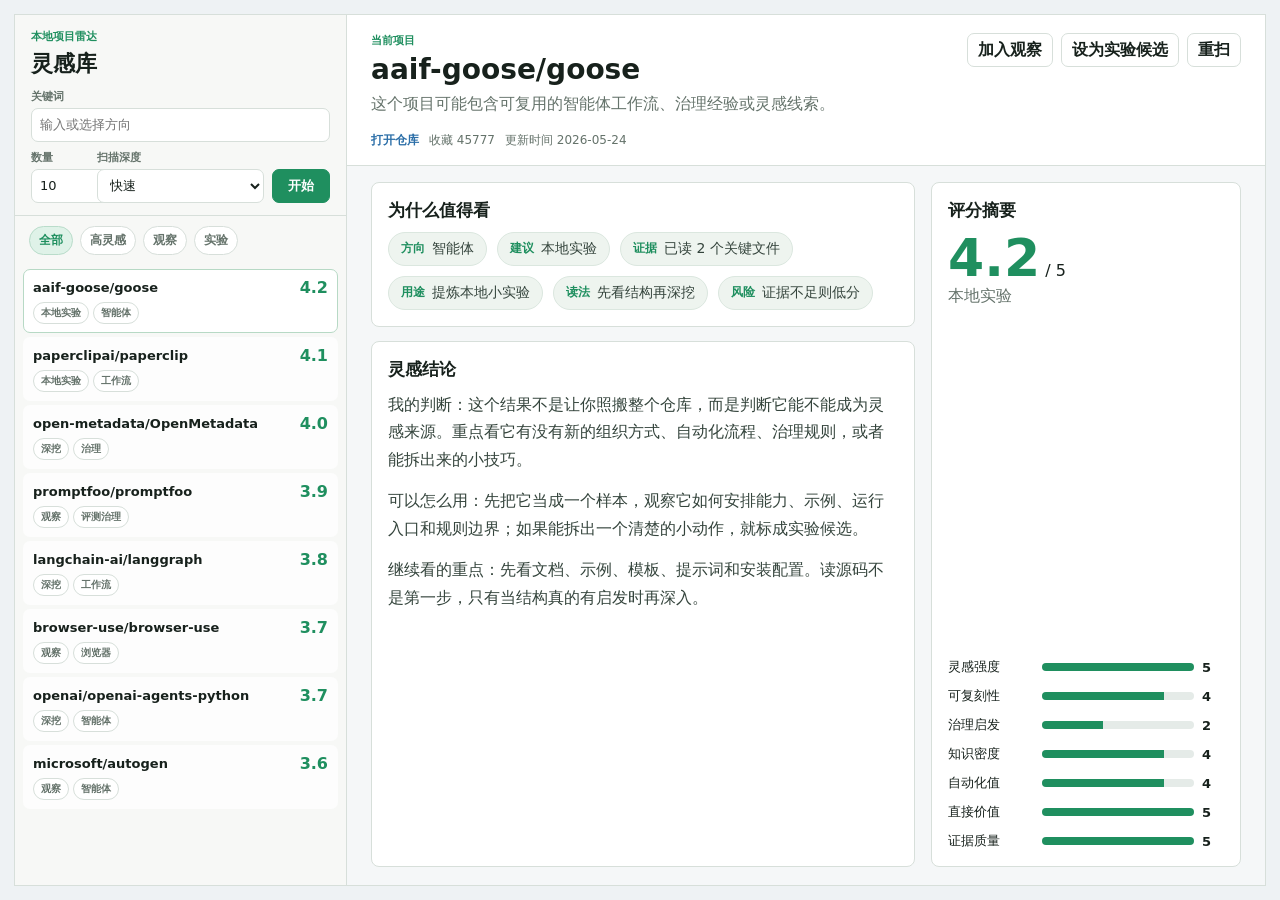
==== commit d3f04bf5: "Refine inspiration workspace density" ====
--- a/prototypes/prototype-v0.1.html
+++ b/prototypes/prototype-v0.1.html
@@ -14,6 +14,7 @@
       --ink: #17211c;
       --muted: #65736b;
       --green: #1f8f5f;
+      --blue: #2c6fa8;
     }
     * { box-sizing: border-box; }
     html, body {
@@ -46,17 +47,11 @@
       padding: 14px 16px 12px;
       border-bottom: 1px solid var(--line);
     }
-    .scan-head {
-      display: flex;
-      justify-content: space-between;
-      gap: 10px;
-      margin-bottom: 10px;
-    }
     h1, h2, h3, p { margin-top: 0; }
-    h1 { margin: 0; font-size: 22px; }
+    h1 { margin: 0 0 10px; font-size: 22px; }
     h2 { margin-bottom: 6px; font-size: 28px; }
     h3 { margin-bottom: 10px; font-size: 17px; }
-    p { color: var(--muted); line-height: 1.42; }
+    p { color: var(--muted); line-height: 1.5; }
     .eyebrow {
       margin: 0 0 3px;
       color: var(--green);
@@ -116,13 +111,13 @@
     .list {
       min-height: 0;
       overflow: auto;
-      padding: 4px 10px 12px;
+      padding: 4px 8px 10px;
     }
     .item {
-      margin: 7px 0;
-      padding: 12px;
+      margin: 4px 0;
+      padding: 8px 9px;
       border: 1px solid transparent;
-      border-radius: 8px;
+      border-radius: 7px;
       background: rgba(255,255,255,0.76);
     }
     .item.active {
@@ -139,18 +134,22 @@
       overflow: hidden;
       text-overflow: ellipsis;
       white-space: nowrap;
-      font-size: 15px;
+      font-size: 13px;
     }
     .score {
       color: var(--green);
-      font-size: 22px;
+      font-size: 16px;
       font-weight: 900;
     }
     .tags {
       display: flex;
       flex-wrap: wrap;
-      gap: 6px;
-      margin-top: 9px;
+      gap: 4px;
+      margin-top: 5px;
+    }
+    .tags .tag {
+      padding: 3px 7px;
+      font-size: 10px;
     }
     main {
       overflow: hidden;
@@ -164,9 +163,20 @@
       grid-template-columns: minmax(0, 1fr) auto;
       gap: 18px;
     }
+    .meta {
+      display: flex;
+      gap: 10px;
+      color: var(--muted);
+      font-size: 12px;
+    }
+    .meta a {
+      color: var(--blue);
+      font-weight: 900;
+    }
     .actions {
       display: flex;
       gap: 8px;
+      align-items: start;
     }
     .actions span {
       height: 34px;
@@ -174,6 +184,7 @@
       border-radius: 7px;
       padding: 6px 10px;
       font-weight: 900;
+      background: #fff;
     }
     .body {
       min-height: 0;
@@ -195,29 +206,37 @@
       border-radius: 8px;
       background: #fff;
     }
-    .grid {
-      display: grid;
-      grid-template-columns: repeat(2, minmax(0, 1fr));
+    .signal-tags {
+      display: flex;
+      flex-wrap: wrap;
       gap: 10px;
     }
-    .box {
-      min-height: 98px;
+    .signal-tags span {
+      display: inline-flex;
+      align-items: center;
+      gap: 7px;
+      min-height: 34px;
       border: 1px solid #dbe7df;
-      border-radius: 7px;
+      border-radius: 999px;
       background: var(--soft);
-      padding: 12px;
-    }
-    .note-grid {
-      display: grid;
-      grid-template-columns: repeat(2, minmax(0, 1fr));
-      gap: 10px 14px;
-    }
-    .note-grid p {
-      min-height: 74px;
-      border-left: 4px solid #d2eadb;
-      padding: 4px 10px;
+      color: #34443c;
+      padding: 6px 12px;
+      font-size: 14px;
+    }
+    .signal-tags b {
+      color: var(--green);
+      font-size: 12px;
+    }
+    .narrative {
+      display: grid;
+      gap: 14px;
+      max-width: 1080px;
+    }
+    .narrative p {
       margin: 0;
       color: #34443c;
+      font-size: 16px;
+      line-height: 1.72;
     }
     .total strong {
       color: var(--green);
@@ -249,12 +268,8 @@
   <div class="shell">
     <aside>
       <section class="scan">
-        <div class="scan-head">
-          <div>
-            <p class="eyebrow">本地项目雷达</p>
-            <h1>灵感库</h1>
-          </div>
-        </div>
+        <p class="eyebrow">本地项目雷达</p>
+        <h1>灵感库</h1>
         <label><span>关键词</span><input placeholder="输入或选择方向"></label>
         <div class="inline">
           <label><span>数量</span><input value="10"></label>
@@ -269,18 +284,14 @@
         <span class="chip">实验</span>
       </nav>
       <section class="list">
-        <article class="item active">
-          <div class="item-head"><strong>aaif-goose/goose</strong><span class="score">4.2</span></div>
-          <div class="tags"><span class="tag">本地实验</span><span class="tag">智能体</span><span class="tag">深度分析</span></div>
-        </article>
-        <article class="item">
-          <div class="item-head"><strong>paperclipai/paperclip</strong><span class="score">4.1</span></div>
-          <div class="tags"><span class="tag">本地实验</span><span class="tag">工作流</span><span class="tag">深度分析</span></div>
-        </article>
-        <article class="item">
-          <div class="item-head"><strong>open-metadata/OpenMetadata</strong><span class="score">4.0</span></div>
-          <div class="tags"><span class="tag">深挖</span><span class="tag">治理</span><span class="tag">深度分析</span></div>
-        </article>
+        <article class="item active"><div class="item-head"><strong>aaif-goose/goose</strong><span class="score">4.2</span></div><div class="tags"><span class="tag">本地实验</span><span class="tag">智能体</span></div></article>
+        <article class="item"><div class="item-head"><strong>paperclipai/paperclip</strong><span class="score">4.1</span></div><div class="tags"><span class="tag">本地实验</span><span class="tag">工作流</span></div></article>
+        <article class="item"><div class="item-head"><strong>open-metadata/OpenMetadata</strong><span class="score">4.0</span></div><div class="tags"><span class="tag">深挖</span><span class="tag">治理</span></div></article>
+        <article class="item"><div class="item-head"><strong>promptfoo/promptfoo</strong><span class="score">3.9</span></div><div class="tags"><span class="tag">观察</span><span class="tag">评测治理</span></div></article>
+        <article class="item"><div class="item-head"><strong>langchain-ai/langgraph</strong><span class="score">3.8</span></div><div class="tags"><span class="tag">深挖</span><span class="tag">工作流</span></div></article>
+        <article class="item"><div class="item-head"><strong>browser-use/browser-use</strong><span class="score">3.7</span></div><div class="tags"><span class="tag">观察</span><span class="tag">浏览器</span></div></article>
+        <article class="item"><div class="item-head"><strong>openai/openai-agents-python</strong><span class="score">3.7</span></div><div class="tags"><span class="tag">深挖</span><span class="tag">智能体</span></div></article>
+        <article class="item"><div class="item-head"><strong>microsoft/autogen</strong><span class="score">3.6</span></div><div class="tags"><span class="tag">观察</span><span class="tag">智能体</span></div></article>
       </section>
     </aside>
     <main>
@@ -289,27 +300,29 @@
           <p class="eyebrow">当前项目</p>
           <h2>aaif-goose/goose</h2>
           <p>这个项目可能包含可复用的智能体工作流、治理经验或灵感线索。</p>
+          <div class="meta"><a>打开仓库</a><span>收藏 45777</span><span>更新时间 2026-05-24</span></div>
         </div>
-        <div class="actions"><span>观察</span><span>实验</span><span>重扫</span></div>
+        <div class="actions"><span>加入观察</span><span>设为实验候选</span><span>重扫</span></div>
       </header>
       <section class="body">
         <div class="main-detail">
           <article class="panel">
             <h3>为什么值得看</h3>
-            <div class="grid">
-              <div class="box"><strong>解决的问题</strong><p>可作为“智能体”方向的结构参考，用来提炼可复刻的本地灵感。</p></div>
-              <div class="box"><strong>适合谁看</strong><p>适合想改进个人智能工作流、自动化流程或项目治理方法的人。</p></div>
-              <div class="box"><strong>核心玩法</strong><p>智能体编排、工作流自动化、提示词管理。</p></div>
-              <div class="box"><strong>项目类型</strong><p>智能体</p></div>
+            <div class="signal-tags">
+              <span><b>方向</b>智能体</span>
+              <span><b>建议</b>本地实验</span>
+              <span><b>证据</b>已读 2 个关键文件</span>
+              <span><b>用途</b>提炼本地小实验</span>
+              <span><b>读法</b>先看结构再深挖</span>
+              <span><b>风险</b>证据不足则低分</span>
             </div>
           </article>
           <article class="panel">
             <h3>灵感结论</h3>
-            <div class="note-grid">
-              <p><strong>直接价值</strong>如果它的结构能改进本地智能工作流或项目治理，就有直接价值。</p>
-              <p><strong>治理启发</strong>重点观察评测、防护规则、日志、权限、成本和失败恢复机制。</p>
-              <p><strong>知识技巧</strong>先看文档、示例、模板、提示词和安装配置，再决定是否读源码。</p>
-              <p><strong>可复刻实验</strong>抽取一个工作流、提示词模式或评测规则，在本地做小实验。</p>
+            <div class="narrative">
+              <p>我的判断：这个结果不是让你照搬整个仓库，而是判断它能不能成为灵感来源。重点看它有没有新的组织方式、自动化流程、治理规则，或者能拆出来的小技巧。</p>
+              <p>可以怎么用：先把它当成一个样本，观察它如何安排能力、示例、运行入口和规则边界；如果能拆出一个清楚的小动作，就标成实验候选。</p>
+              <p>继续看的重点：先看文档、示例、模板、提示词和安装配置。读源码不是第一步，只有当结构真的有启发时再深入。</p>
             </div>
           </article>
         </div>
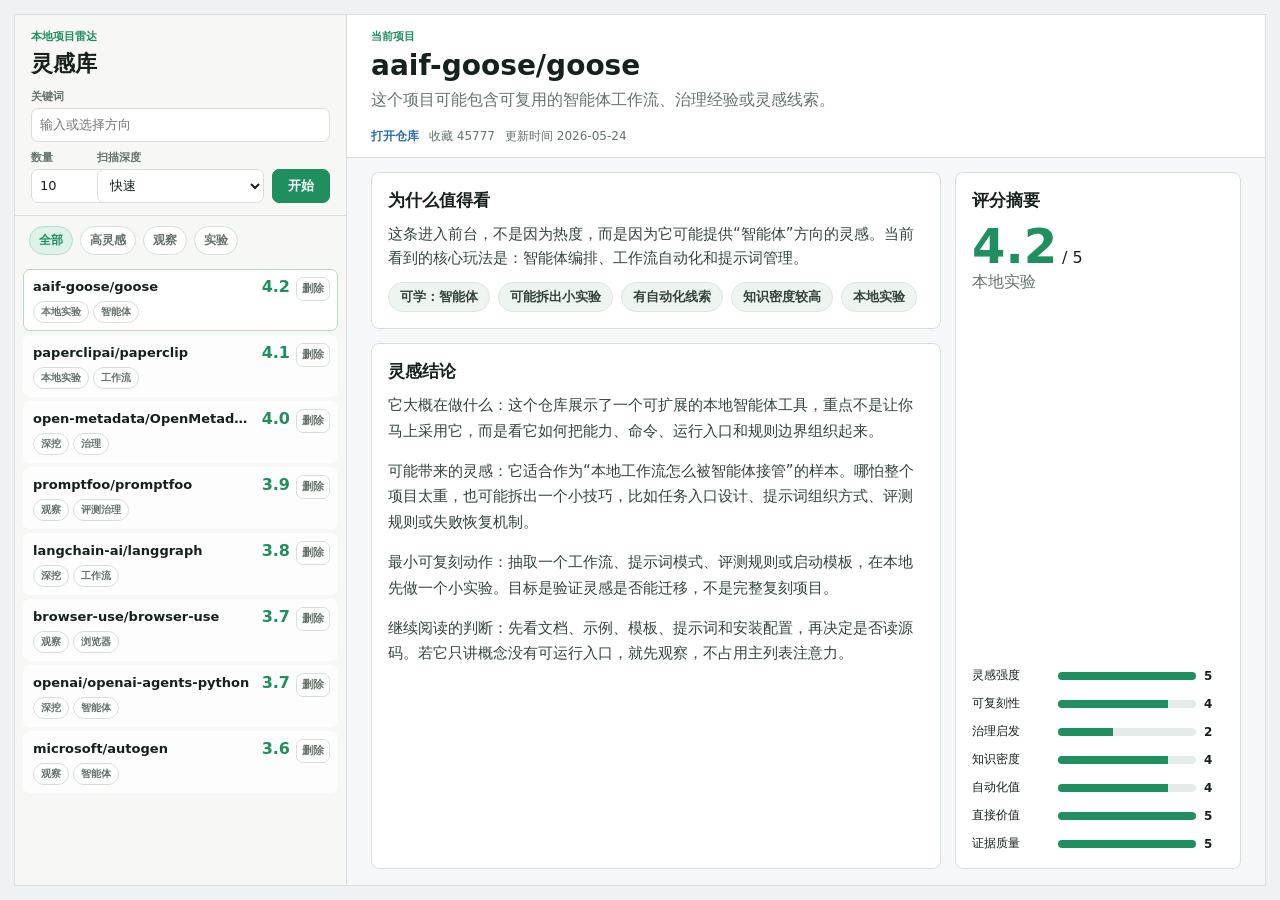
==== commit 9cc3ef1c: "Refine scan selection and library controls" ====
--- a/prototypes/prototype-v0.1.html
+++ b/prototypes/prototype-v0.1.html
@@ -114,8 +114,13 @@
       padding: 4px 8px 10px;
     }
     .item {
+      position: relative;
+      display: grid;
+      grid-template-columns: minmax(0, 1fr) auto;
+      gap: 6px;
+      align-items: start;
       margin: 4px 0;
-      padding: 8px 9px;
+      padding: 7px 7px 7px 9px;
       border: 1px solid transparent;
       border-radius: 7px;
       background: rgba(255,255,255,0.76);
@@ -123,6 +128,9 @@
     .item.active {
       border-color: #b7d9c5;
       background: #fff;
+    }
+    .item-link {
+      min-width: 0;
     }
     .item-head {
       display: grid;
@@ -151,16 +159,26 @@
       padding: 3px 7px;
       font-size: 10px;
     }
+    .delete {
+      width: 34px;
+      height: 24px;
+      padding: 0;
+      border-color: var(--line);
+      background: #fff;
+      color: var(--muted);
+      font-size: 11px;
+      font-weight: 800;
+    }
     main {
       overflow: hidden;
       display: grid;
       grid-template-rows: auto minmax(0, 1fr);
     }
     .head {
-      padding: 18px 24px 16px;
+      padding: 14px 24px 12px;
       border-bottom: 1px solid var(--line);
       display: grid;
-      grid-template-columns: minmax(0, 1fr) auto;
+      grid-template-columns: minmax(0, 1fr);
       gap: 18px;
     }
     .meta {
@@ -173,26 +191,13 @@
       color: var(--blue);
       font-weight: 900;
     }
-    .actions {
-      display: flex;
-      gap: 8px;
-      align-items: start;
-    }
-    .actions span {
-      height: 34px;
-      border: 1px solid var(--line);
-      border-radius: 7px;
-      padding: 6px 10px;
-      font-weight: 900;
-      background: #fff;
-    }
     .body {
       min-height: 0;
       overflow: hidden;
       display: grid;
-      grid-template-columns: minmax(0, 1fr) 310px;
-      gap: 16px;
-      padding: 16px 24px 18px;
+      grid-template-columns: minmax(0, 1fr) 286px;
+      gap: 14px;
+      padding: 14px 24px 16px;
       background: #f5f7f8;
     }
     .main-detail {
@@ -206,26 +211,29 @@
       border-radius: 8px;
       background: #fff;
     }
-    .signal-tags {
+    .worth-intro {
+      max-width: 1050px;
+      margin-bottom: 12px;
+      color: #34443c;
+      font-size: 15px;
+      line-height: 1.62;
+    }
+    .worth-tags {
       display: flex;
       flex-wrap: wrap;
-      gap: 10px;
-    }
-    .signal-tags span {
+      gap: 8px;
+    }
+    .worth-tags span {
       display: inline-flex;
       align-items: center;
-      gap: 7px;
-      min-height: 34px;
+      min-height: 30px;
       border: 1px solid #dbe7df;
       border-radius: 999px;
       background: var(--soft);
       color: #34443c;
-      padding: 6px 12px;
-      font-size: 14px;
-    }
-    .signal-tags b {
-      color: var(--green);
-      font-size: 12px;
+      padding: 5px 11px;
+      font-size: 13px;
+      font-weight: 800;
     }
     .narrative {
       display: grid;
@@ -235,21 +243,21 @@
     .narrative p {
       margin: 0;
       color: #34443c;
-      font-size: 16px;
+      font-size: 15px;
       line-height: 1.72;
     }
     .total strong {
       color: var(--green);
-      font-size: 52px;
+      font-size: 48px;
       line-height: 1;
     }
     .metric {
       display: grid;
-      grid-template-columns: 86px 1fr 22px;
+      grid-template-columns: 78px 1fr 20px;
       gap: 8px;
       margin-top: 11px;
       align-items: center;
-      font-size: 13px;
+      font-size: 12px;
     }
     .bar {
       height: 8px;
@@ -284,14 +292,14 @@
         <span class="chip">实验</span>
       </nav>
       <section class="list">
-        <article class="item active"><div class="item-head"><strong>aaif-goose/goose</strong><span class="score">4.2</span></div><div class="tags"><span class="tag">本地实验</span><span class="tag">智能体</span></div></article>
-        <article class="item"><div class="item-head"><strong>paperclipai/paperclip</strong><span class="score">4.1</span></div><div class="tags"><span class="tag">本地实验</span><span class="tag">工作流</span></div></article>
-        <article class="item"><div class="item-head"><strong>open-metadata/OpenMetadata</strong><span class="score">4.0</span></div><div class="tags"><span class="tag">深挖</span><span class="tag">治理</span></div></article>
-        <article class="item"><div class="item-head"><strong>promptfoo/promptfoo</strong><span class="score">3.9</span></div><div class="tags"><span class="tag">观察</span><span class="tag">评测治理</span></div></article>
-        <article class="item"><div class="item-head"><strong>langchain-ai/langgraph</strong><span class="score">3.8</span></div><div class="tags"><span class="tag">深挖</span><span class="tag">工作流</span></div></article>
-        <article class="item"><div class="item-head"><strong>browser-use/browser-use</strong><span class="score">3.7</span></div><div class="tags"><span class="tag">观察</span><span class="tag">浏览器</span></div></article>
-        <article class="item"><div class="item-head"><strong>openai/openai-agents-python</strong><span class="score">3.7</span></div><div class="tags"><span class="tag">深挖</span><span class="tag">智能体</span></div></article>
-        <article class="item"><div class="item-head"><strong>microsoft/autogen</strong><span class="score">3.6</span></div><div class="tags"><span class="tag">观察</span><span class="tag">智能体</span></div></article>
+        <article class="item active"><div class="item-link"><div class="item-head"><strong>aaif-goose/goose</strong><span class="score">4.2</span></div><div class="tags"><span class="tag">本地实验</span><span class="tag">智能体</span></div></div><button class="delete">删除</button></article>
+        <article class="item"><div class="item-link"><div class="item-head"><strong>paperclipai/paperclip</strong><span class="score">4.1</span></div><div class="tags"><span class="tag">本地实验</span><span class="tag">工作流</span></div></div><button class="delete">删除</button></article>
+        <article class="item"><div class="item-link"><div class="item-head"><strong>open-metadata/OpenMetadata</strong><span class="score">4.0</span></div><div class="tags"><span class="tag">深挖</span><span class="tag">治理</span></div></div><button class="delete">删除</button></article>
+        <article class="item"><div class="item-link"><div class="item-head"><strong>promptfoo/promptfoo</strong><span class="score">3.9</span></div><div class="tags"><span class="tag">观察</span><span class="tag">评测治理</span></div></div><button class="delete">删除</button></article>
+        <article class="item"><div class="item-link"><div class="item-head"><strong>langchain-ai/langgraph</strong><span class="score">3.8</span></div><div class="tags"><span class="tag">深挖</span><span class="tag">工作流</span></div></div><button class="delete">删除</button></article>
+        <article class="item"><div class="item-link"><div class="item-head"><strong>browser-use/browser-use</strong><span class="score">3.7</span></div><div class="tags"><span class="tag">观察</span><span class="tag">浏览器</span></div></div><button class="delete">删除</button></article>
+        <article class="item"><div class="item-link"><div class="item-head"><strong>openai/openai-agents-python</strong><span class="score">3.7</span></div><div class="tags"><span class="tag">深挖</span><span class="tag">智能体</span></div></div><button class="delete">删除</button></article>
+        <article class="item"><div class="item-link"><div class="item-head"><strong>microsoft/autogen</strong><span class="score">3.6</span></div><div class="tags"><span class="tag">观察</span><span class="tag">智能体</span></div></div><button class="delete">删除</button></article>
       </section>
     </aside>
     <main>
@@ -302,27 +310,27 @@
           <p>这个项目可能包含可复用的智能体工作流、治理经验或灵感线索。</p>
           <div class="meta"><a>打开仓库</a><span>收藏 45777</span><span>更新时间 2026-05-24</span></div>
         </div>
-        <div class="actions"><span>加入观察</span><span>设为实验候选</span><span>重扫</span></div>
       </header>
       <section class="body">
         <div class="main-detail">
           <article class="panel">
             <h3>为什么值得看</h3>
-            <div class="signal-tags">
-              <span><b>方向</b>智能体</span>
-              <span><b>建议</b>本地实验</span>
-              <span><b>证据</b>已读 2 个关键文件</span>
-              <span><b>用途</b>提炼本地小实验</span>
-              <span><b>读法</b>先看结构再深挖</span>
-              <span><b>风险</b>证据不足则低分</span>
+            <p class="worth-intro">这条进入前台，不是因为热度，而是因为它可能提供“智能体”方向的灵感。当前看到的核心玩法是：智能体编排、工作流自动化和提示词管理。</p>
+            <div class="worth-tags">
+              <span>可学：智能体</span>
+              <span>可能拆出小实验</span>
+              <span>有自动化线索</span>
+              <span>知识密度较高</span>
+              <span>本地实验</span>
             </div>
           </article>
           <article class="panel">
             <h3>灵感结论</h3>
             <div class="narrative">
-              <p>我的判断：这个结果不是让你照搬整个仓库，而是判断它能不能成为灵感来源。重点看它有没有新的组织方式、自动化流程、治理规则，或者能拆出来的小技巧。</p>
-              <p>可以怎么用：先把它当成一个样本，观察它如何安排能力、示例、运行入口和规则边界；如果能拆出一个清楚的小动作，就标成实验候选。</p>
-              <p>继续看的重点：先看文档、示例、模板、提示词和安装配置。读源码不是第一步，只有当结构真的有启发时再深入。</p>
+              <p>它大概在做什么：这个仓库展示了一个可扩展的本地智能体工具，重点不是让你马上采用它，而是看它如何把能力、命令、运行入口和规则边界组织起来。</p>
+              <p>可能带来的灵感：它适合作为“本地工作流怎么被智能体接管”的样本。哪怕整个项目太重，也可能拆出一个小技巧，比如任务入口设计、提示词组织方式、评测规则或失败恢复机制。</p>
+              <p>最小可复刻动作：抽取一个工作流、提示词模式、评测规则或启动模板，在本地先做一个小实验。目标是验证灵感是否能迁移，不是完整复刻项目。</p>
+              <p>继续阅读的判断：先看文档、示例、模板、提示词和安装配置，再决定是否读源码。若它只讲概念没有可运行入口，就先观察，不占用主列表注意力。</p>
             </div>
           </article>
         </div>
